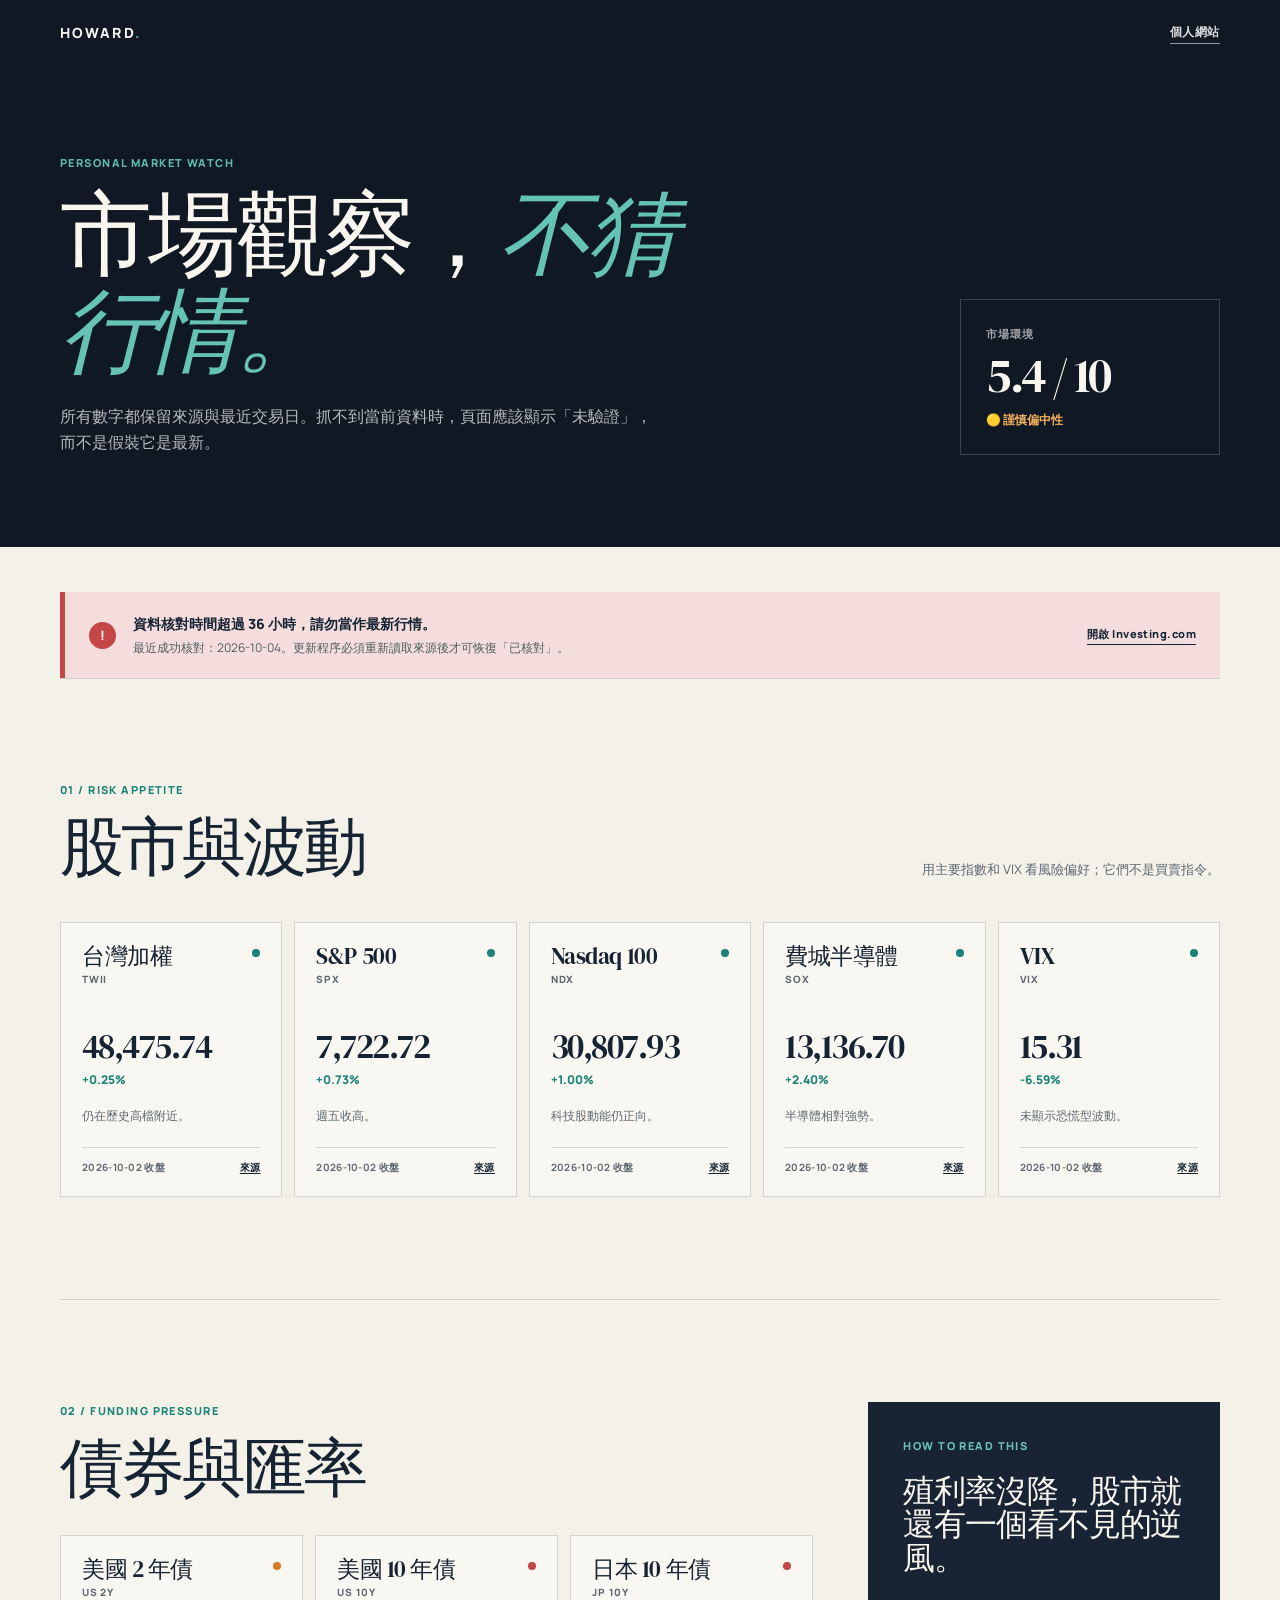
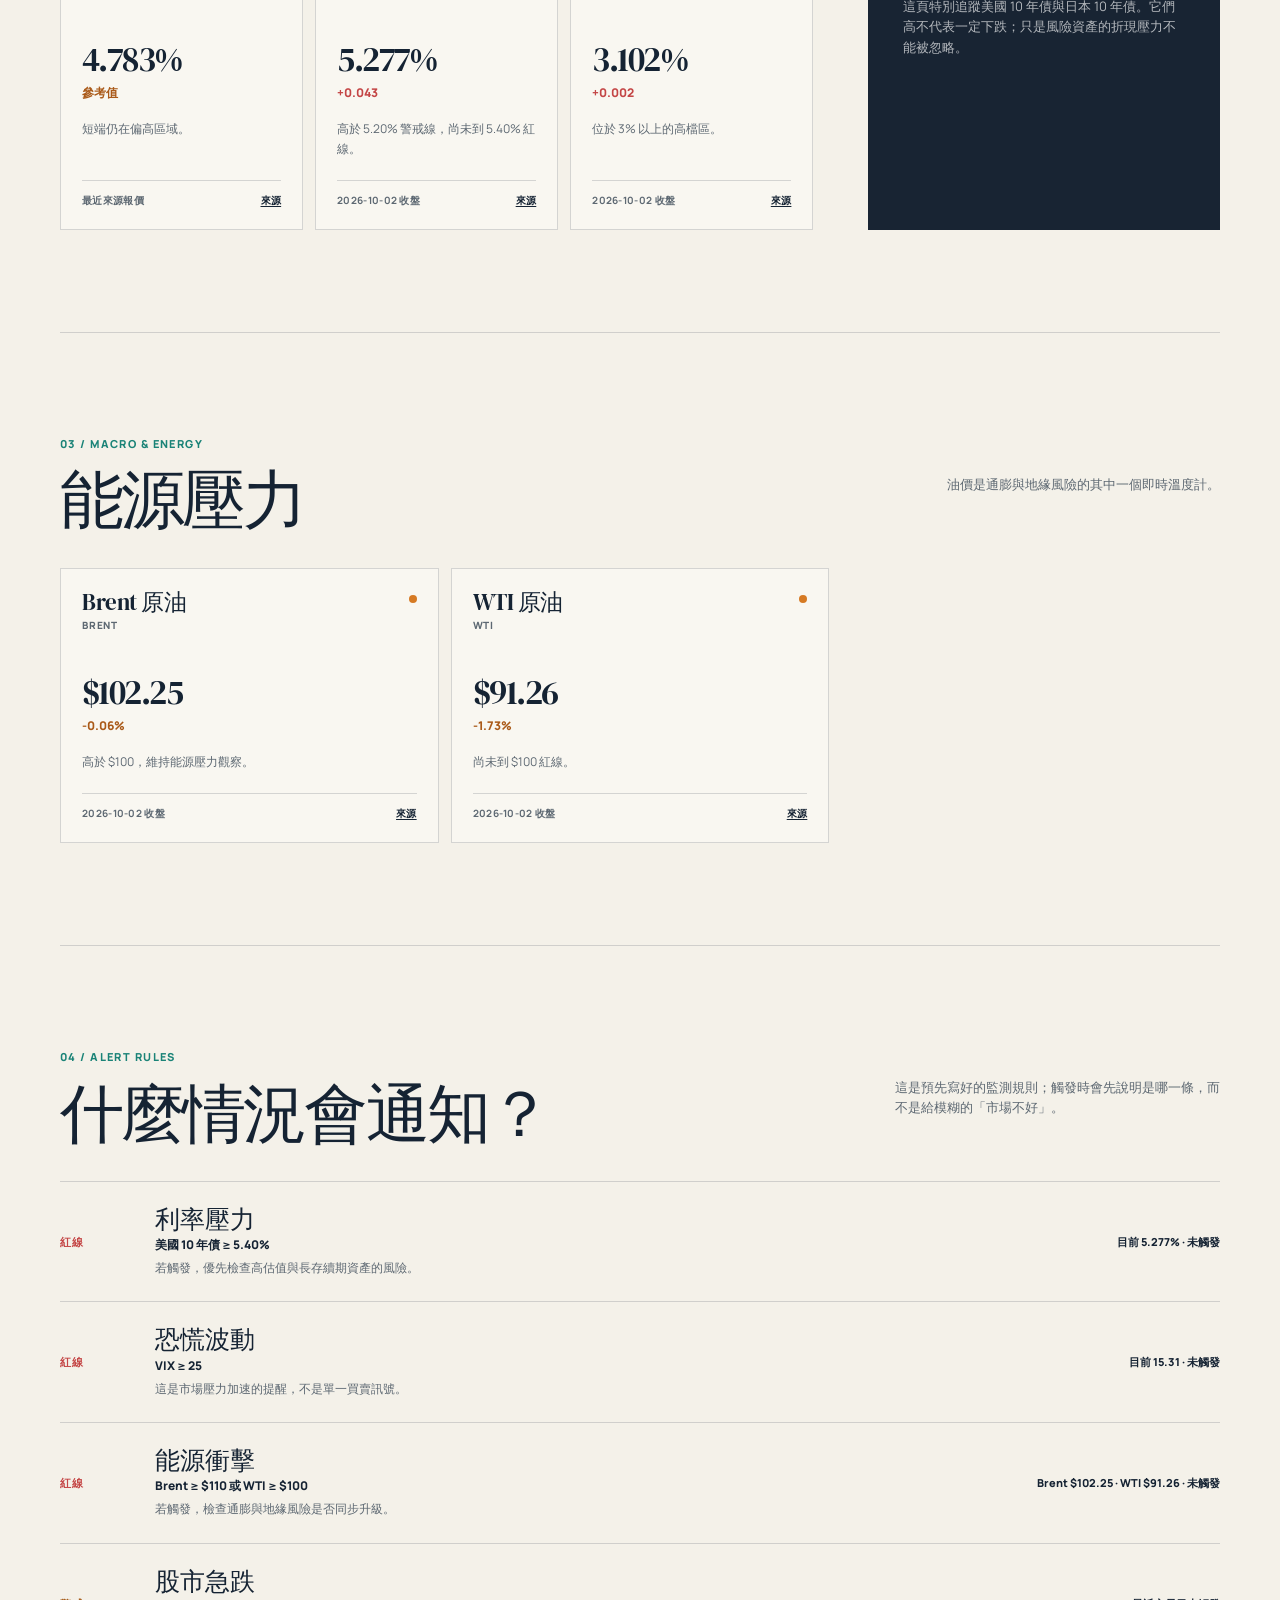
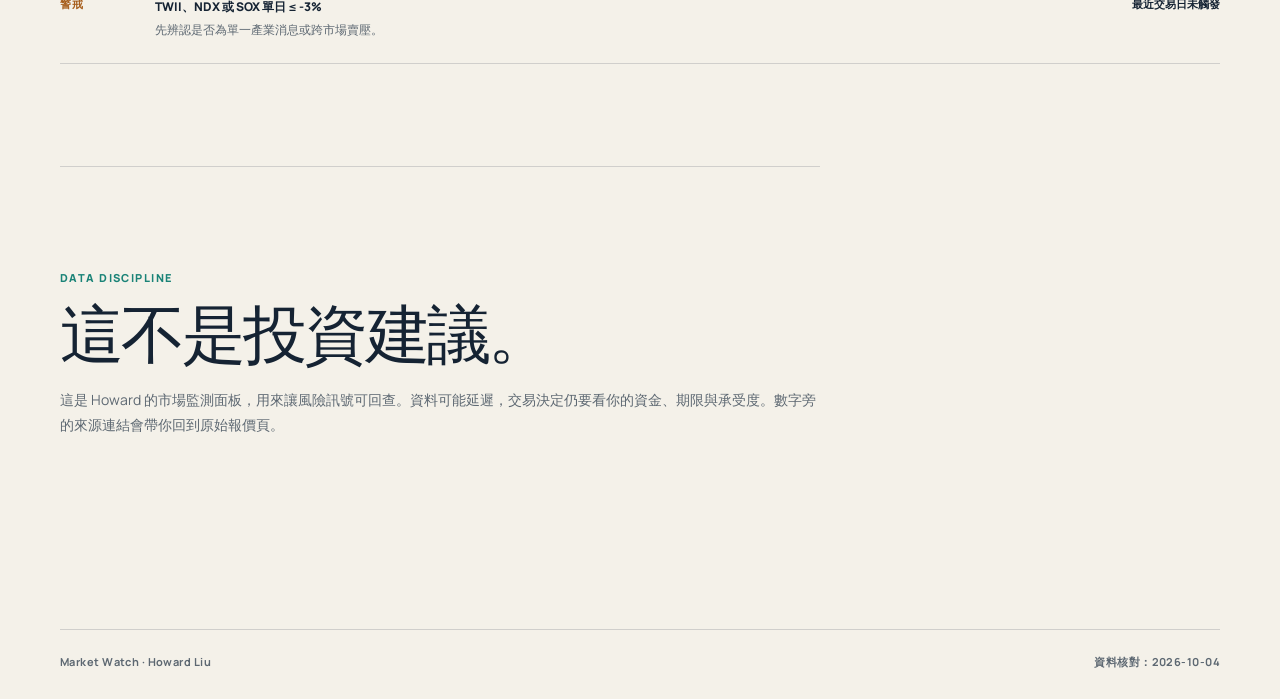
==== market.html @ d8bce54c "Add verified market watch dashboard" ====
<!doctype html>
<html lang="zh-Hant">
  <head>
    <meta charset="UTF-8" />
    <meta name="viewport" content="width=device-width, initial-scale=1.0" />
    <meta name="description" content="Howard Liu's market watch — a date-stamped market dashboard with source links and clear risk rules." />
    <meta name="theme-color" content="#101824" />
    <title>Market Watch — Howard Liu</title>
    <link rel="preconnect" href="https://fonts.googleapis.com" />
    <link rel="preconnect" href="https://fonts.gstatic.com" crossorigin />
    <link href="https://fonts.googleapis.com/css2?family=DM+Serif+Display:ital@0;1&family=Manrope:wght@400;500;600;700;800&display=swap" rel="stylesheet" />
    <link rel="stylesheet" href="market.css" />
  </head>
  <body>
    <a class="skip-link" href="#dashboard">跳至市場儀表板</a>
    <header class="market-header">
      <nav class="market-shell market-nav" aria-label="市場頁面導覽">
        <a class="market-wordmark" href="index.html" aria-label="回到 Howard 的個人網站">HOWARD<span>.</span></a>
        <a class="back-link" href="index.html">個人網站</a>
      </nav>
    </header>

    <main id="dashboard" class="market-shell">
      <section class="market-hero" aria-labelledby="market-title">
        <div>
          <p class="kicker">PERSONAL MARKET WATCH</p>
          <h1 id="market-title">市場觀察，<em>不猜行情。</em></h1>
          <p class="hero-copy">所有數字都保留來源與最近交易日。抓不到當前資料時，頁面應該顯示「未驗證」，而不是假裝它是最新。</p>
        </div>
        <aside class="score-card" aria-label="市場環境評分">
          <p>市場環境</p>
          <strong id="market-score">—</strong>
          <span id="market-score-label">載入中</span>
        </aside>
      </section>

      <section class="verification-card" aria-label="資料驗證狀態">
        <div class="verification-icon" aria-hidden="true">✓</div>
        <div>
          <p id="verification-status" class="verification-status">正在讀取資料狀態</p>
          <p id="verification-detail" class="verification-detail"></p>
        </div>
        <a class="source-button" href="https://www.investing.com/" target="_blank" rel="noopener noreferrer">開啟 Investing.com</a>
      </section>

      <section class="market-section" aria-labelledby="equity-title">
        <div class="section-heading">
          <div><p class="kicker">01 / RISK APPETITE</p><h2 id="equity-title">股市與波動</h2></div>
          <p>用主要指數和 VIX 看風險偏好；它們不是買賣指令。</p>
        </div>
        <div id="equity-cards" class="quote-grid quote-grid-four" aria-live="polite"></div>
      </section>

      <section class="market-section split-section" aria-labelledby="rates-title">
        <div>
          <div class="section-heading compact-heading">
            <div><p class="kicker">02 / FUNDING PRESSURE</p><h2 id="rates-title">債券與匯率</h2></div>
          </div>
          <div id="rates-cards" class="quote-grid"></div>
        </div>
        <aside class="reading-note">
          <p class="kicker">HOW TO READ THIS</p>
          <h3>殖利率沒降，股市就還有一個看不見的逆風。</h3>
          <p>這頁特別追蹤美國 10 年債與日本 10 年債。它們高不代表一定下跌；只是風險資產的折現壓力不能被忽略。</p>
        </aside>
      </section>

      <section class="market-section" aria-labelledby="energy-title">
        <div class="section-heading compact-heading">
          <div><p class="kicker">03 / MACRO &amp; ENERGY</p><h2 id="energy-title">能源壓力</h2></div>
          <p>油價是通膨與地緣風險的其中一個即時溫度計。</p>
        </div>
        <div id="energy-cards" class="quote-grid"></div>
      </section>

      <section class="market-section signal-section" aria-labelledby="signals-title">
        <div class="section-heading compact-heading">
          <div><p class="kicker">04 / ALERT RULES</p><h2 id="signals-title">什麼情況會通知？</h2></div>
          <p>這是預先寫好的監測規則；觸發時會先說明是哪一條，而不是給模糊的「市場不好」。</p>
        </div>
        <div id="signals" class="signal-list"></div>
      </section>

      <section class="market-section source-section" aria-labelledby="source-title">
        <p class="kicker">DATA DISCIPLINE</p>
        <h2 id="source-title">這不是投資建議。</h2>
        <p>這是 Howard 的市場監測面板，用來讓風險訊號可回查。資料可能延遲，交易決定仍要看你的資金、期限與承受度。數字旁的來源連結會帶你回到原始報價頁。</p>
      </section>
    </main>
    <footer class="market-footer market-shell"><span>Market Watch · Howard Liu</span><span id="footer-date">資料日期：—</span></footer>
    <script src="market-data.js"></script>
    <script src="market.js"></script>
  </body>
</html>
---- market.css ----
:root {
  --night: #101824;
  --night-lift: #182433;
  --paper: #f4f1e9;
  --paper-shade: #e5e1d8;
  --ink: #152333;
  --muted: #5d6872;
  --line: rgba(21, 35, 51, .16);
  --teal: #1a8377;
  --amber: #d67a23;
  --red: #c44646;
  --serif: "DM Serif Display", Georgia, serif;
  --sans: "Manrope", system-ui, sans-serif;
}

* { box-sizing: border-box; }
html { background: var(--paper); }
body { margin: 0; background: var(--paper); color: var(--ink); font-family: var(--sans); font-size: 16px; line-height: 1.6; }
a { color: inherit; }
.market-shell { width: min(100% - 80px, 1160px); margin-inline: auto; }
.skip-link { position: fixed; top: -100px; left: 24px; z-index: 5; padding: 10px 16px; background: #fff; color: var(--ink); }
.skip-link:focus { top: 20px; }
.market-header { background: var(--night); color: #f7f5ef; padding: 22px 0; }
.market-nav { align-items: center; display: flex; justify-content: space-between; }
.market-wordmark { color: #f7f5ef; font-size: 14px; font-weight: 800; letter-spacing: .15em; text-decoration: none; }
.market-wordmark span { color: #55b7a8; }
.back-link { border-bottom: 1px solid rgba(255,255,255,.55); color: rgba(255,255,255,.84); font-size: 12px; font-weight: 700; letter-spacing: .05em; padding-bottom: 2px; text-decoration: none; }
.market-hero { background: var(--night); color: #f8f6ef; display: grid; gap: 60px; grid-template-columns: 1fr 260px; margin-inline: calc((100vw - min(100vw - 80px, 1160px))/ -2); padding: 88px max(40px, calc((100vw - 1160px)/2)) 92px; }
.kicker { color: var(--teal); font-size: 11px; font-weight: 800; letter-spacing: .13em; margin: 0 0 14px; }
.market-hero .kicker { color: #60bdae; }
h1, h2, h3, p { margin-top: 0; }
h1, h2, h3 { font-weight: 400; line-height: 1.05; }
h1, h2 { font-family: var(--serif); letter-spacing: -.045em; }
h1 { font-size: clamp(52px, 7.3vw, 92px); margin-bottom: 25px; max-width: 700px; }
h1 em { color: #64c3b4; }
.hero-copy { color: rgba(255,255,255,.7); font-size: 16px; margin: 0; max-width: 600px; }
.score-card { align-self: end; border: 1px solid rgba(255,255,255,.18); padding: 25px; }
.score-card p { color: rgba(255,255,255,.62); font-size: 11px; font-weight: 800; letter-spacing: .09em; margin-bottom: 9px; }
.score-card strong { display: block; font-family: var(--serif); font-size: 48px; font-weight: 400; letter-spacing: -.05em; line-height: 1; }
.score-card span { color: #f2b05f; display: block; font-size: 12px; font-weight: 700; margin-top: 11px; }
.verification-card { align-items: center; background: #dcece7; border-left: 5px solid var(--teal); display: grid; gap: 17px; grid-template-columns: auto 1fr auto; margin-top: 45px; padding: 21px 24px; }
.verification-icon { align-items: center; background: var(--teal); border-radius: 50%; color: #fff; display: flex; font-size: 13px; font-weight: 800; height: 27px; justify-content: center; width: 27px; }
.verification-card.is-failed { background: #f5dddd; border-left-color: var(--red); }
.verification-card.is-failed .verification-icon { background: var(--red); }
.verification-status { font-size: 14px; font-weight: 800; margin: 0 0 2px; }
.verification-detail { color: #4e5d60; font-size: 12px; margin: 0; }
.source-button { border-bottom: 1px solid var(--ink); font-size: 11px; font-weight: 800; letter-spacing: .04em; padding-bottom: 2px; text-decoration: none; white-space: nowrap; }
.market-section { border-top: 1px solid var(--line); padding: 102px 0; }
.section-heading { align-items: end; display: flex; gap: 50px; justify-content: space-between; margin-bottom: 42px; }
.section-heading h2 { font-size: clamp(42px, 5vw, 68px); margin: 0; }
.section-heading > p { color: var(--muted); font-size: 13px; margin: 0; max-width: 325px; }
.compact-heading { align-items: center; margin-bottom: 34px; }
.quote-grid { display: grid; gap: 12px; grid-template-columns: repeat(3, 1fr); }
.quote-grid-four { grid-template-columns: repeat(5, 1fr); }
.quote-card { background: #f9f7f1; border: 1px solid var(--line); display: flex; flex-direction: column; min-height: 265px; padding: 21px; }
.quote-top { align-items: flex-start; display: flex; justify-content: space-between; gap: 12px; }
.quote-card h3 { font-family: var(--serif); font-size: 23px; letter-spacing: -.02em; margin: 0 0 3px; }
.quote-card h3 + span { color: var(--muted); display: block; font-size: 10px; font-weight: 800; letter-spacing: .08em; }
.status-dot { background: var(--teal); border-radius: 50%; height: 8px; margin-top: 5px; width: 8px; }
.tone-amber .status-dot { background: var(--amber); }
.tone-red .status-dot { background: var(--red); }
.quote-value { font-family: var(--serif); font-size: 34px; letter-spacing: -.045em; line-height: 1; margin: 42px 0 7px; }
.quote-change { color: var(--teal); font-size: 12px; font-weight: 800; margin-bottom: 17px; }
.tone-amber .quote-change { color: #aa5a19; }
.tone-red .quote-change { color: var(--red); }
.quote-note { color: var(--muted); font-size: 12px; line-height: 1.6; margin-bottom: 22px; }
.quote-footer { align-items: center; border-top: 1px solid var(--line); color: var(--muted); display: flex; font-size: 10px; font-weight: 700; justify-content: space-between; letter-spacing: .03em; margin-top: auto; padding-top: 11px; }
.quote-footer a { color: var(--ink); text-decoration: underline; text-underline-offset: 2px; }
.split-section { display: grid; gap: 55px; grid-template-columns: minmax(0, 1.5fr) minmax(260px, .7fr); }
.reading-note { align-self: stretch; background: var(--night-lift); color: #f8f6ef; padding: 35px; }
.reading-note .kicker { color: #68c4b5; }
.reading-note h3 { font-family: var(--serif); font-size: 32px; letter-spacing: -.035em; margin: 20px 0; }
.reading-note p:last-child { color: rgba(255,255,255,.67); font-size: 13px; margin: 0; }
.signal-section { padding-bottom: 0; }
.signal-list { border-top: 1px solid var(--line); }
.signal-item { align-items: center; border-bottom: 1px solid var(--line); display: grid; gap: 25px; grid-template-columns: 70px 1fr 220px; padding: 24px 0; }
.signal-level { color: var(--red); font-size: 11px; font-weight: 800; letter-spacing: .08em; }
.tone-amber .signal-level { color: #a75f1e; }
.signal-item h3 { font-family: var(--serif); font-size: 25px; margin: 0 0 3px; }
.signal-item p { color: var(--muted); font-size: 12px; margin: 0; }
.signal-item .signal-rule { color: var(--ink); font-size: 12px; font-weight: 800; margin-bottom: 4px; }
.signal-current { color: var(--ink) !important; font-size: 11px !important; font-weight: 800; text-align: right; }
.source-section { margin-top: 102px; max-width: 760px; }
.source-section h2 { font-size: clamp(43px, 5vw, 65px); margin-bottom: 19px; }
.source-section > p:last-child { color: var(--muted); font-size: 14px; line-height: 1.8; margin: 0; }
.market-footer { border-top: 1px solid var(--line); color: var(--muted); display: flex; font-size: 11px; font-weight: 700; justify-content: space-between; letter-spacing: .04em; margin-top: 90px; padding: 23px 0 28px; }

@media (max-width: 850px) {
  .market-shell { width: min(100% - 48px, 680px); }
  .market-hero { gap: 45px; grid-template-columns: 1fr; margin-inline: calc((100vw - min(100vw - 48px, 680px))/ -2); padding: 66px max(24px, calc((100vw - 680px)/2)) 70px; }
  .score-card { max-width: 260px; }
  .quote-grid, .quote-grid-four { grid-template-columns: repeat(2, 1fr); }
  .split-section { grid-template-columns: 1fr; }
  .reading-note { min-height: 240px; }
}

@media (max-width: 560px) {
  .market-shell { width: min(100% - 40px, 680px); }
  .market-hero { margin-inline: calc((100vw - min(100vw - 40px, 680px))/ -2); padding-inline: 20px; }
  h1 { font-size: 55px; }
  .verification-card { align-items: start; grid-template-columns: auto 1fr; }
  .source-button { grid-column: 2; justify-self: start; margin-top: 3px; }
  .market-section { padding: 72px 0; }
  .section-heading { align-items: start; display: block; margin-bottom: 30px; }
  .section-heading > p { margin-top: 16px; }
  .quote-grid, .quote-grid-four { grid-template-columns: 1fr; }
  .quote-card { min-height: 230px; }
  .signal-item { align-items: start; gap: 8px; grid-template-columns: 1fr; }
  .signal-current { text-align: left; }
  .source-section { margin-top: 72px; }
  .market-footer { flex-direction: column; gap: 5px; margin-top: 55px; }
}

@media (prefers-reduced-motion: reduce) { * { scroll-behavior: auto !important; } }
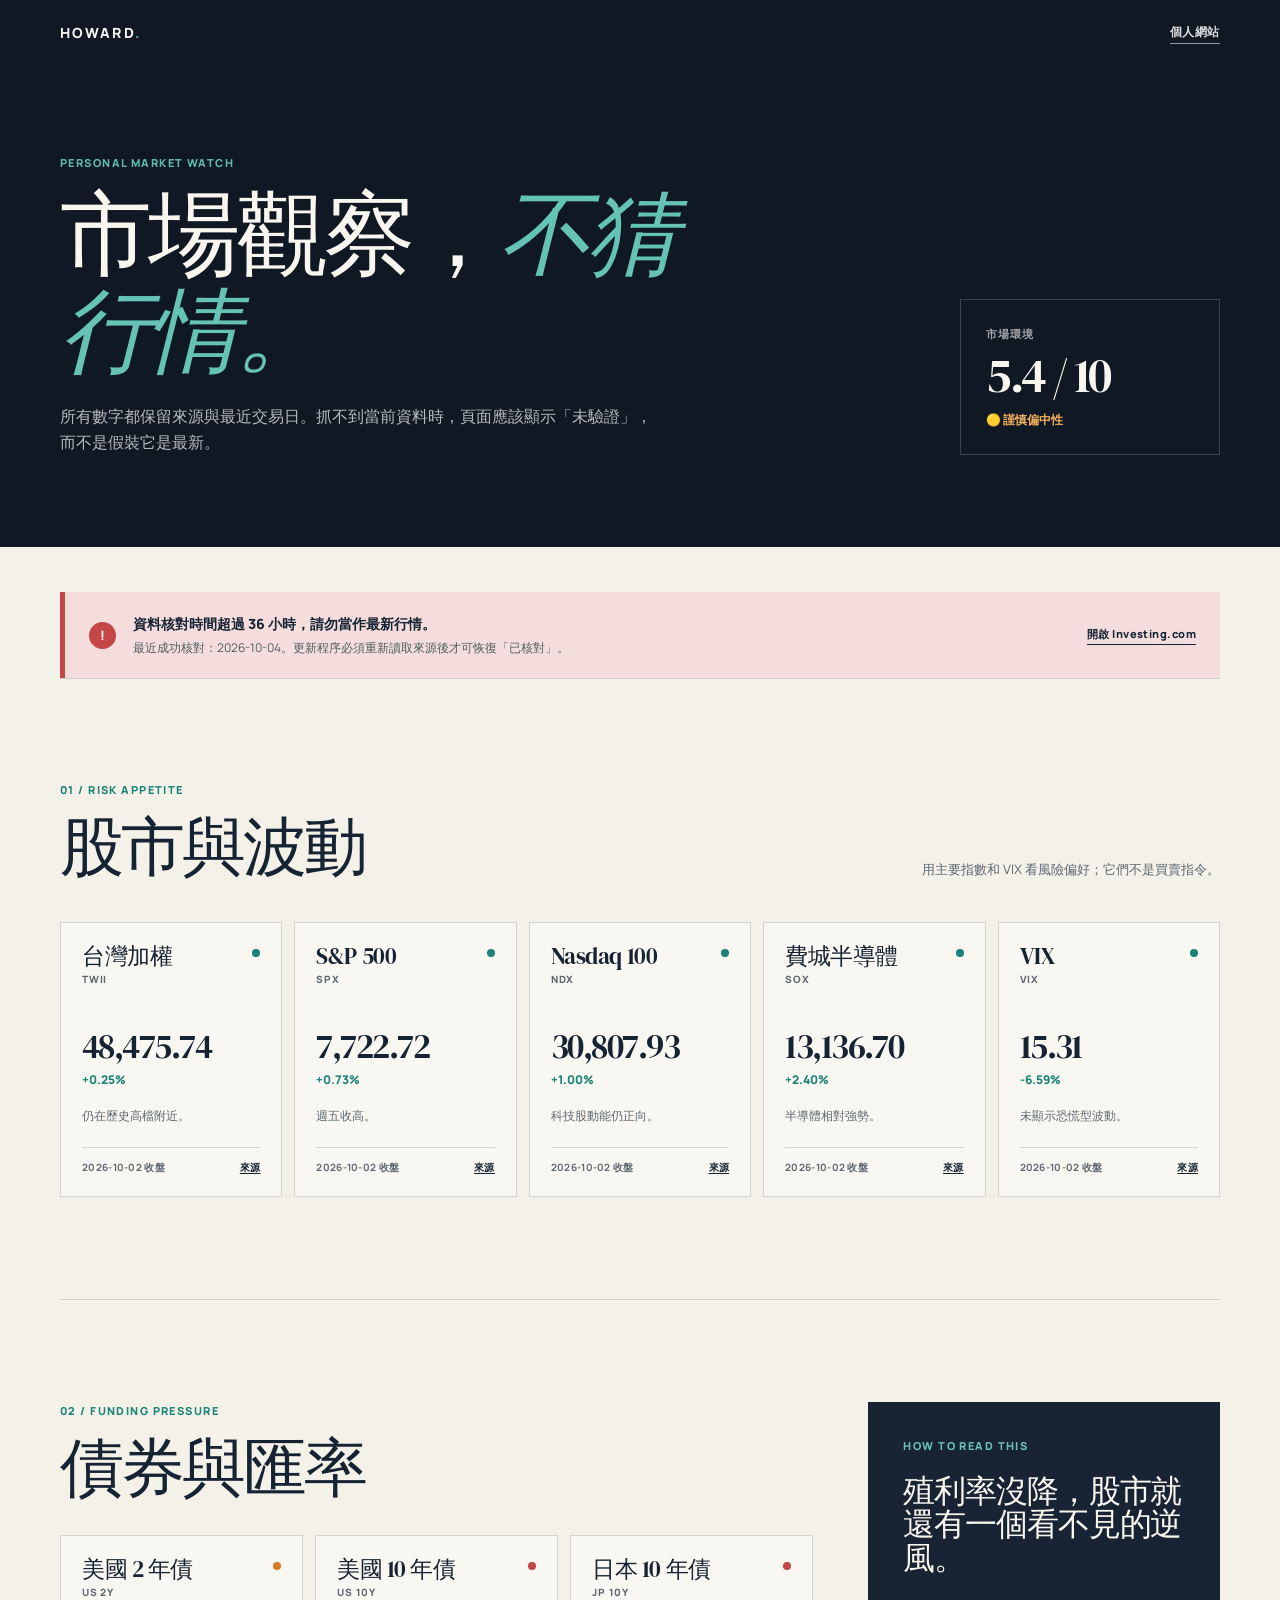
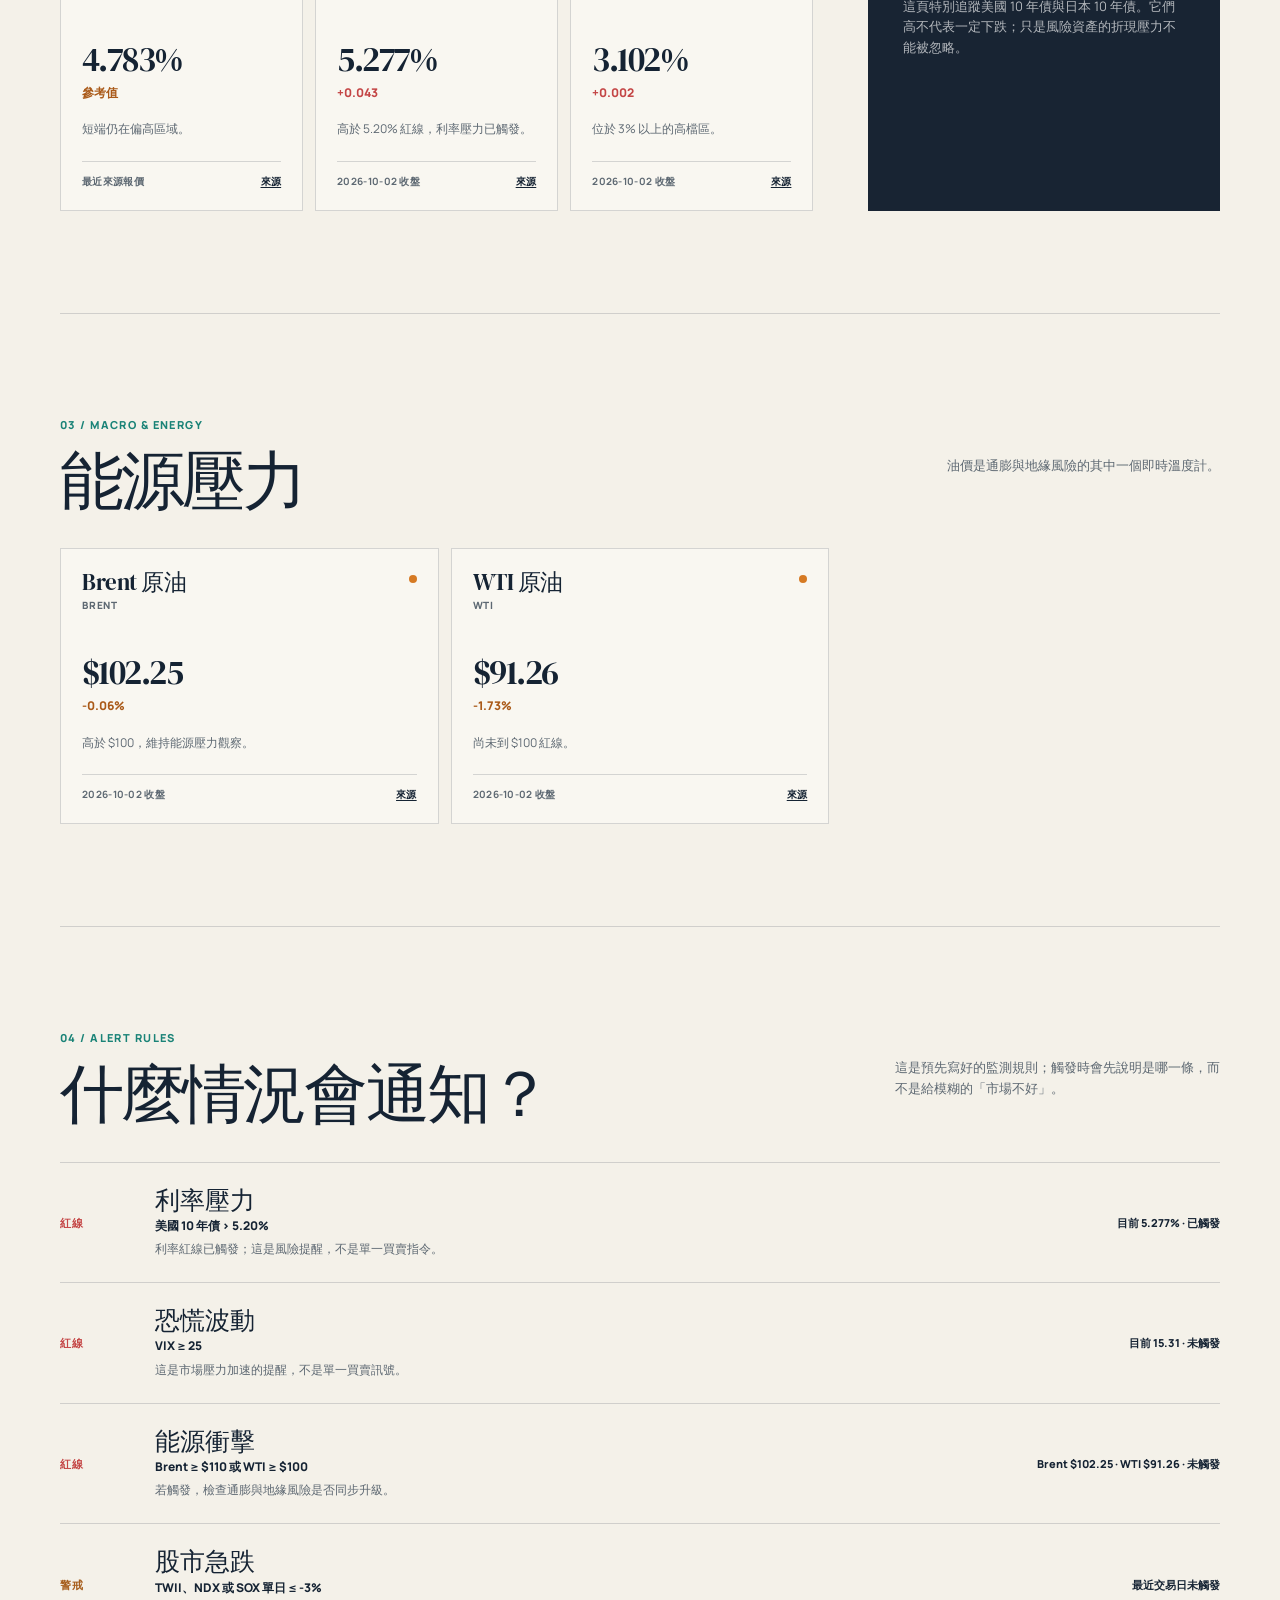
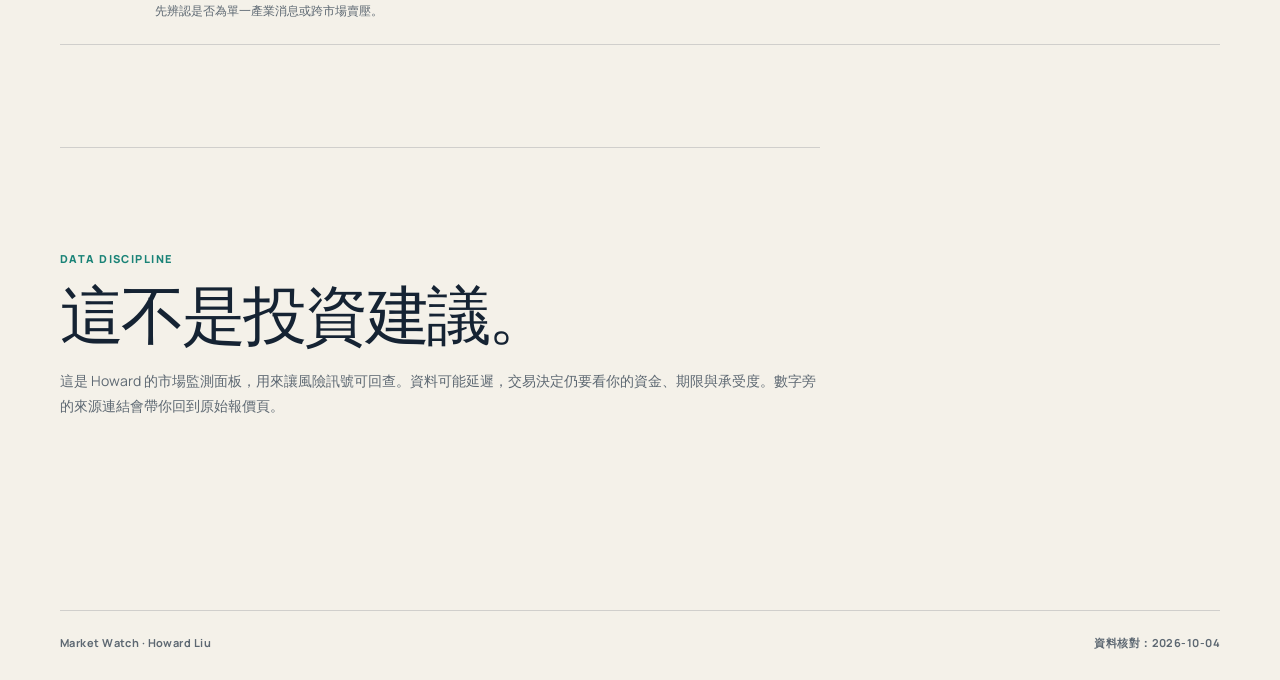
==== commit 32d61df0: "Prevent cached market data from appearing current" ====
--- a/market.html
+++ b/market.html
@@ -88,7 +88,6 @@
       </section>
     </main>
     <footer class="market-footer market-shell"><span>Market Watch · Howard Liu</span><span id="footer-date">資料日期：—</span></footer>
-    <script src="market-data.js"></script>
     <script src="market.js"></script>
   </body>
 </html>
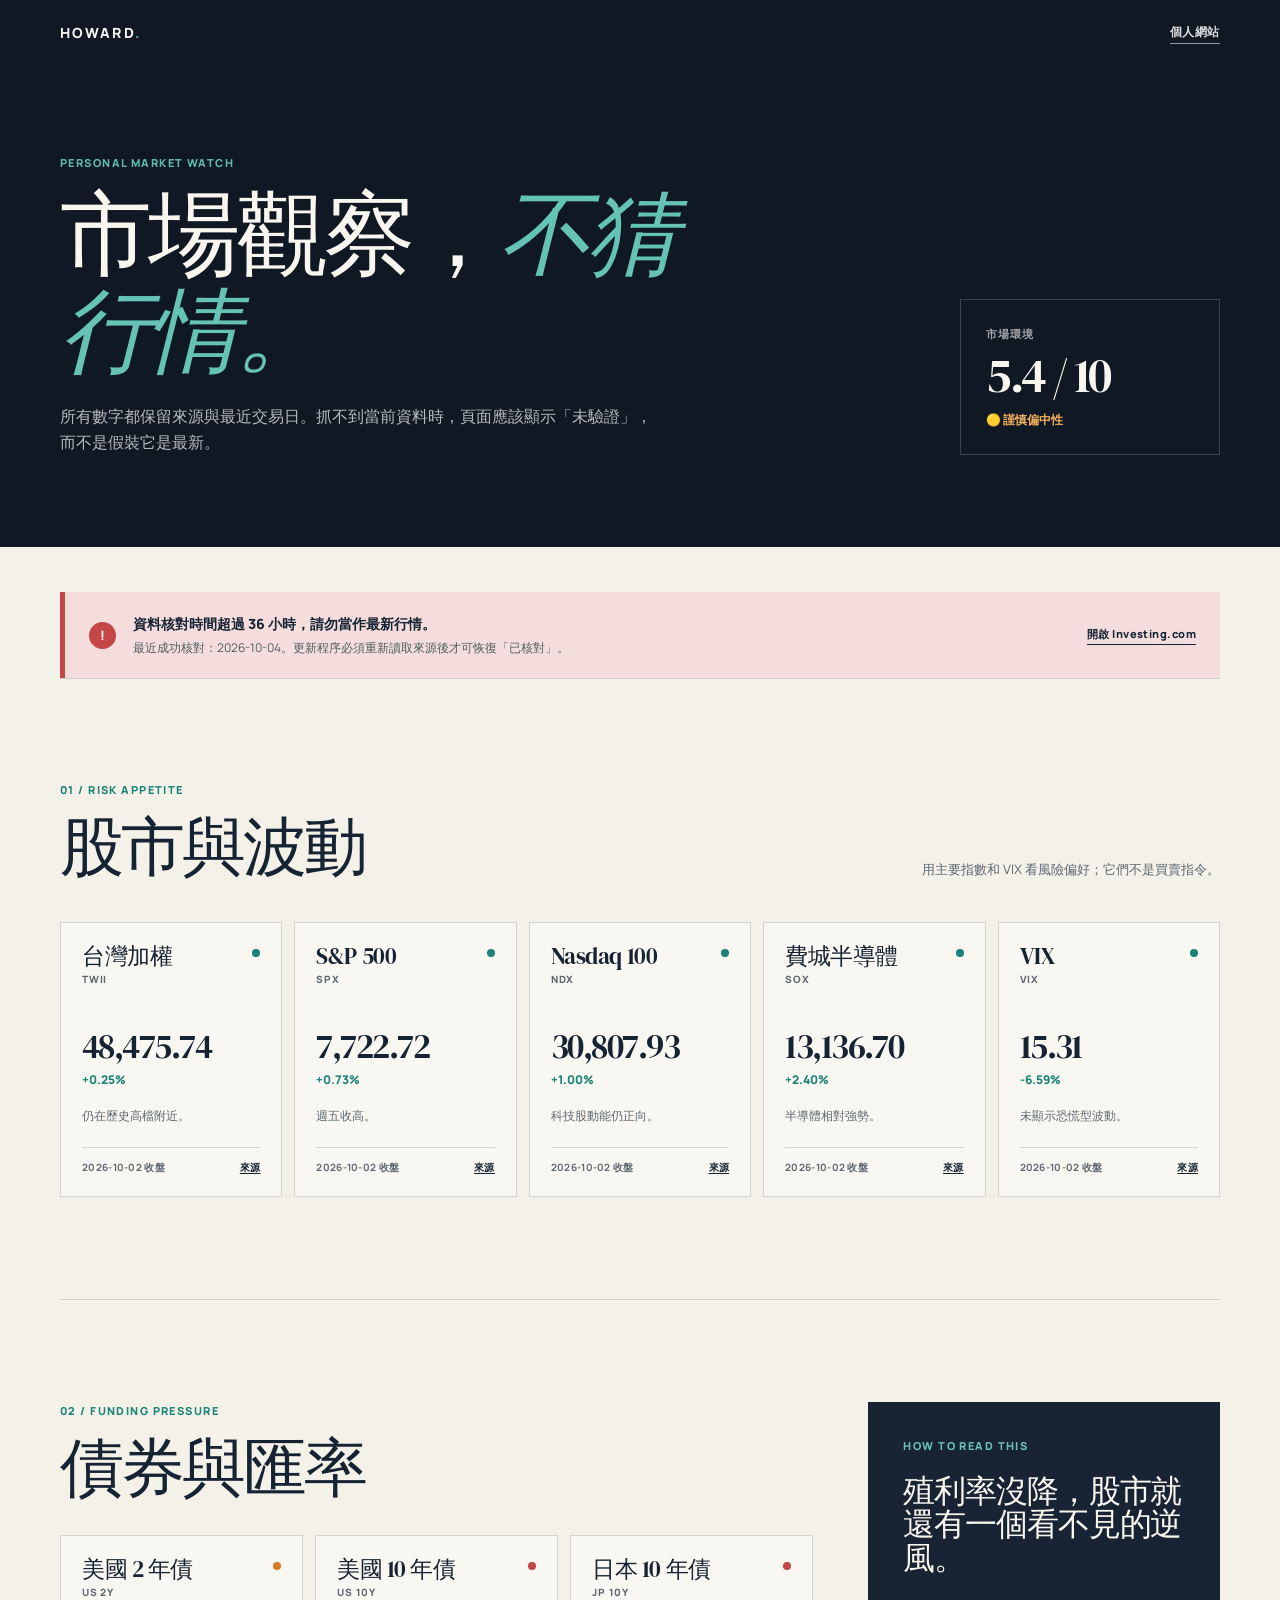
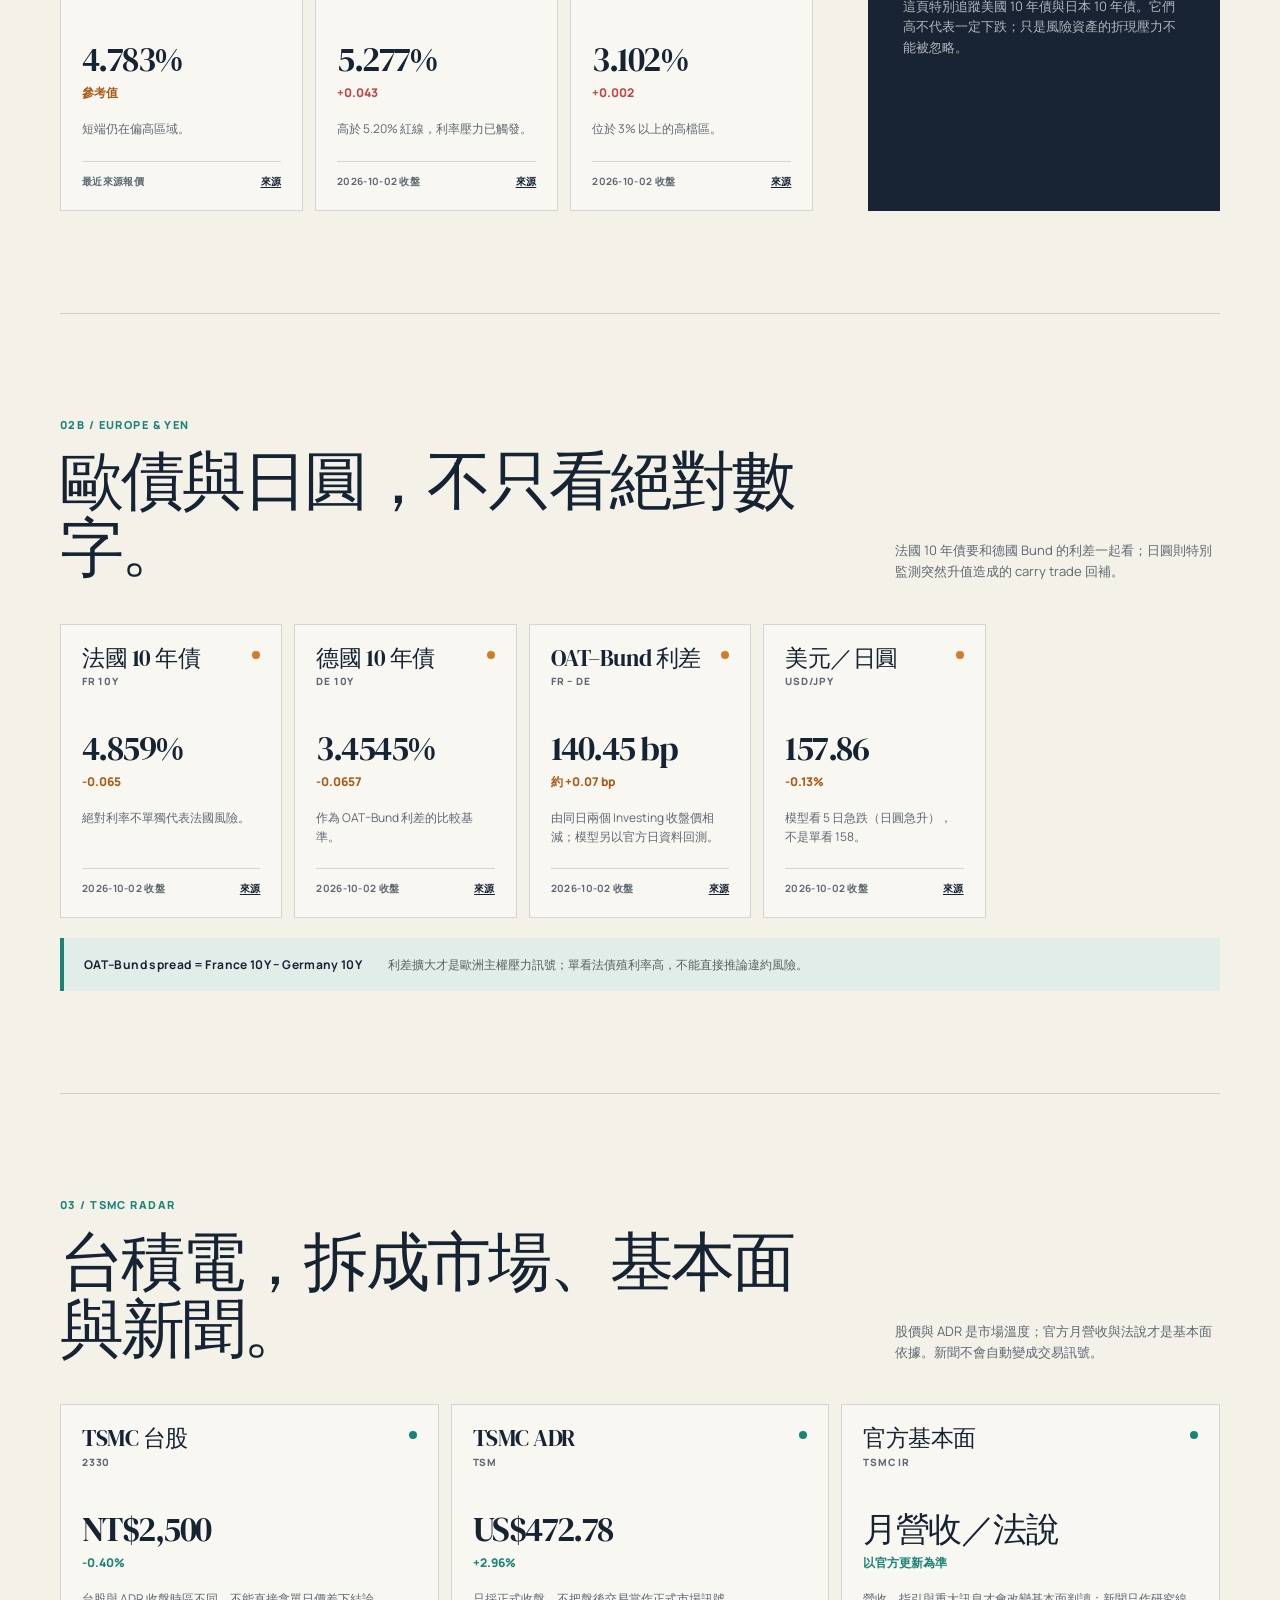
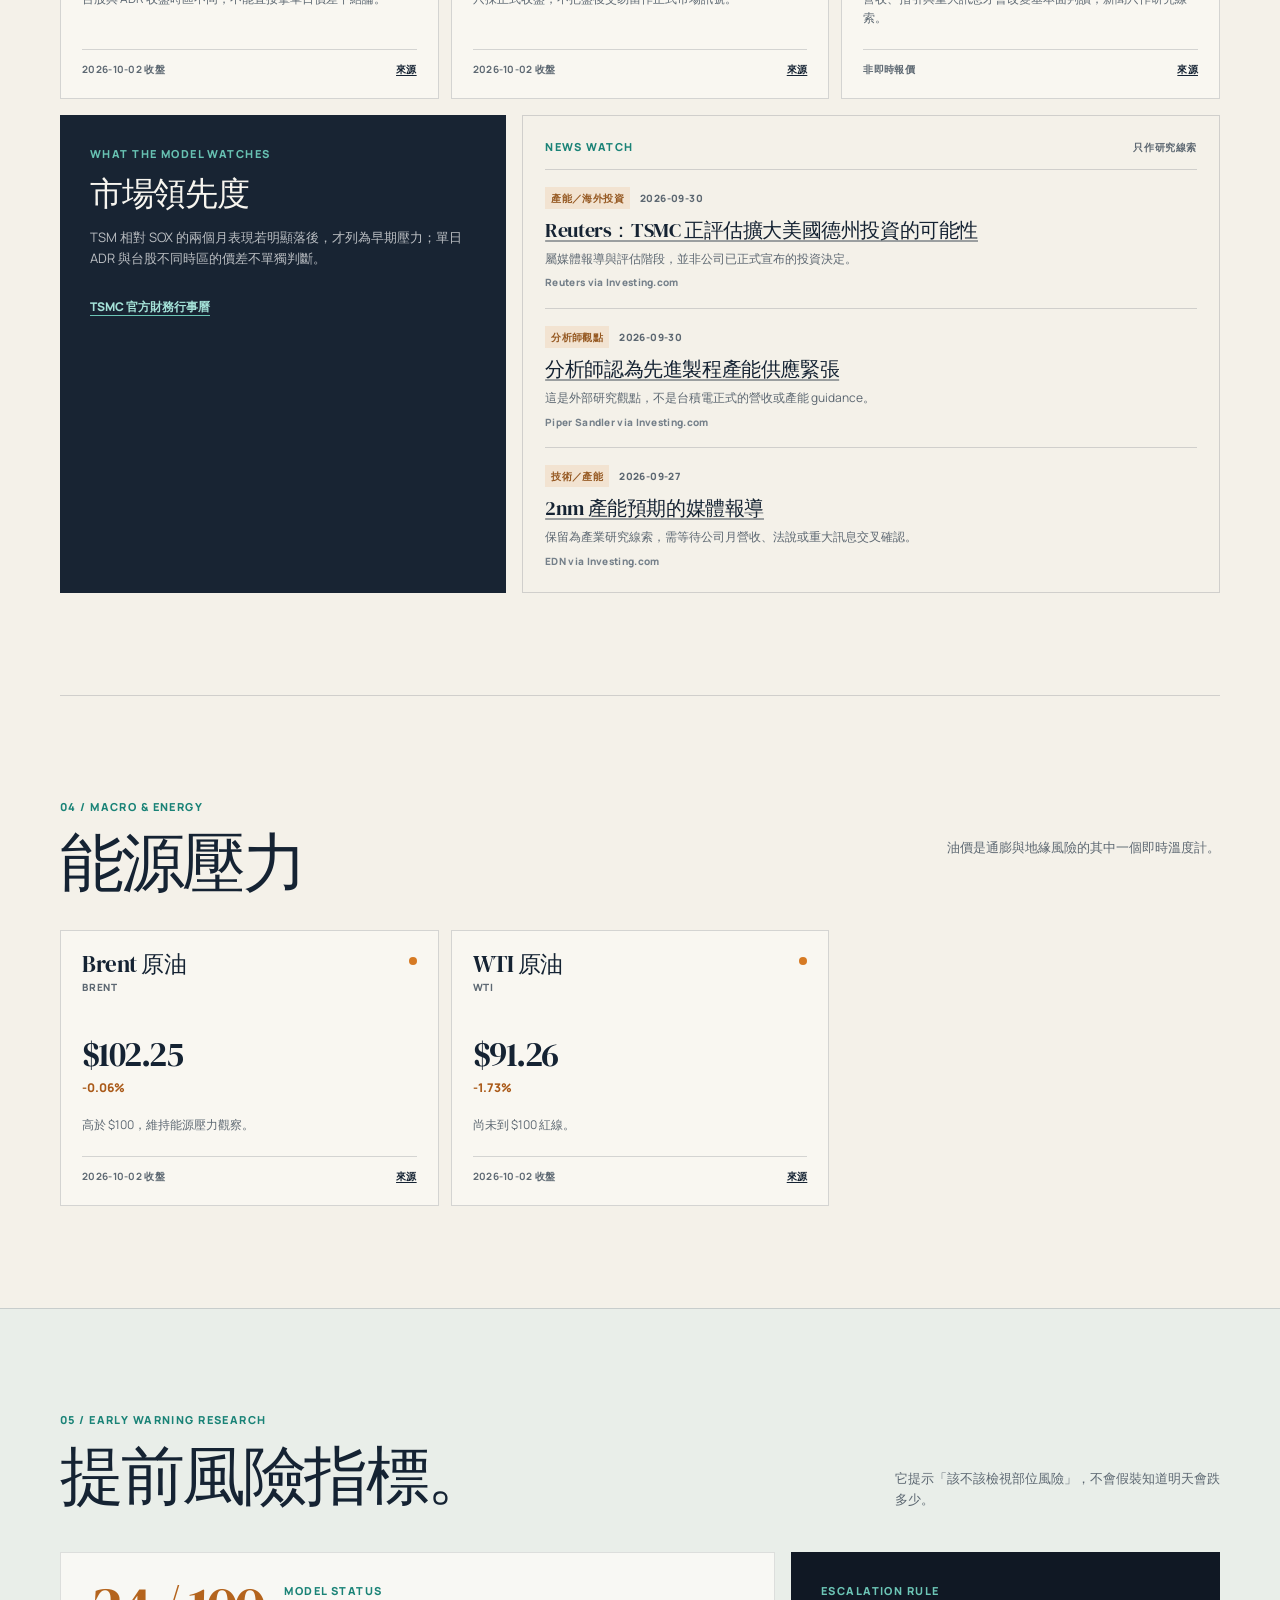
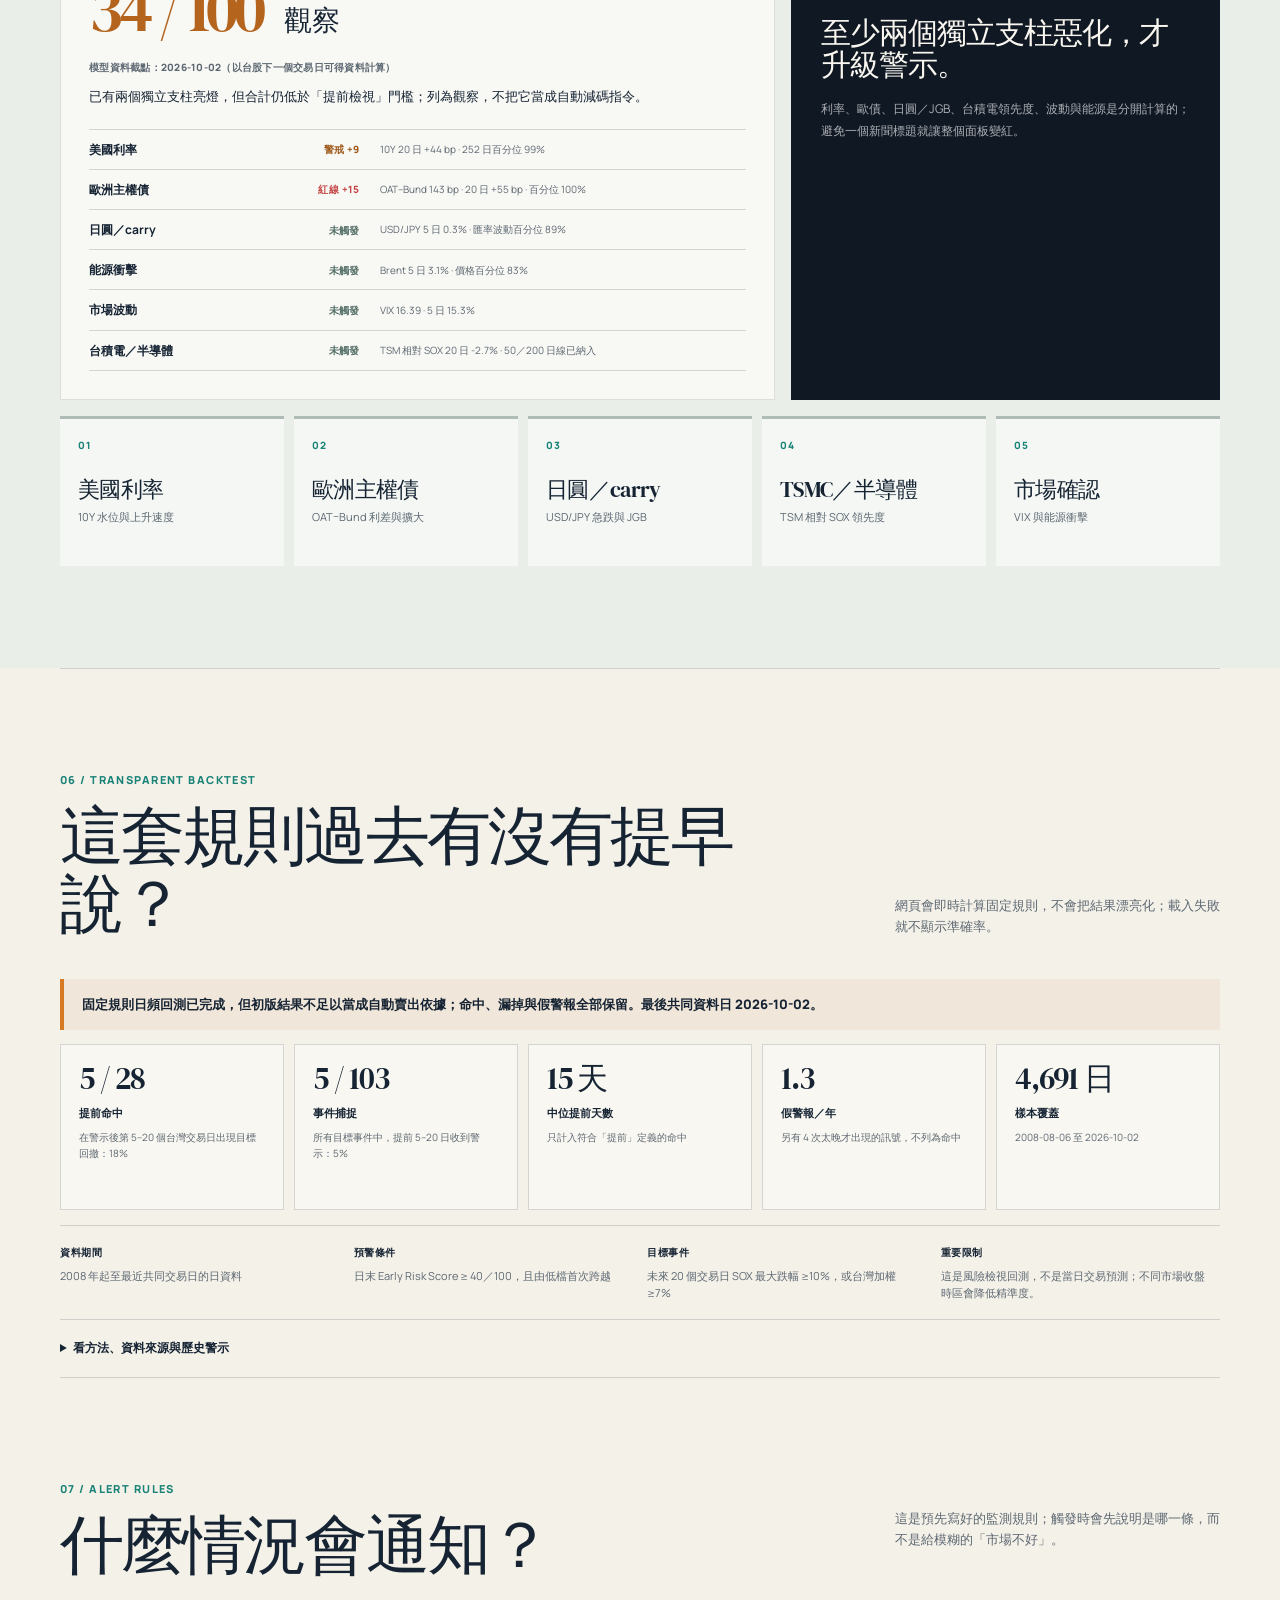
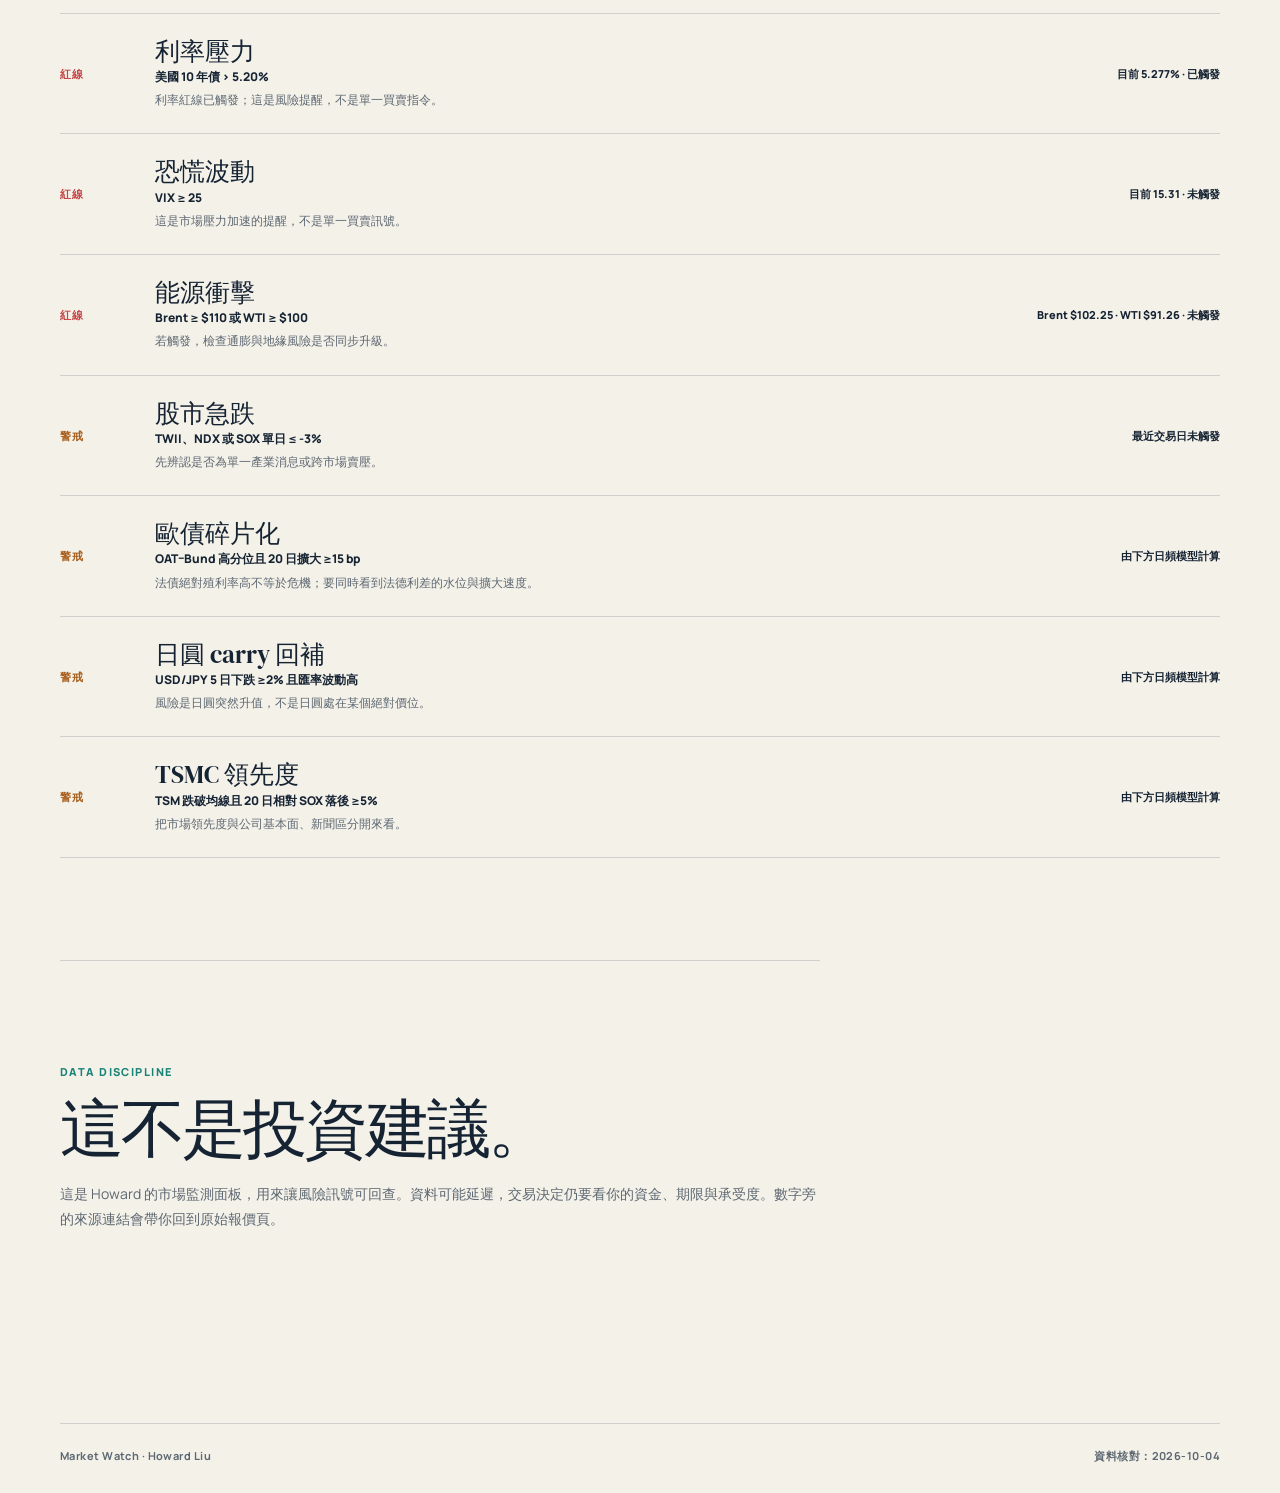
==== commit 69132d50: "Add early risk market indicators and backtest" ====
--- a/market.html
+++ b/market.html
@@ -65,17 +65,91 @@
         </aside>
       </section>
 
+      <section class="market-section euro-section" aria-labelledby="euro-title">
+        <div class="section-heading">
+          <div><p class="kicker">02B / EUROPE &amp; YEN</p><h2 id="euro-title">歐債與日圓，不只看絕對數字。</h2></div>
+          <p>法國 10 年債要和德國 Bund 的利差一起看；日圓則特別監測突然升值造成的 carry trade 回補。</p>
+        </div>
+        <div id="euro-cards" class="quote-grid quote-grid-four" aria-live="polite"></div>
+        <aside class="method-strip">
+          <strong>OAT–Bund spread = France 10Y − Germany 10Y</strong>
+          <span>利差擴大才是歐洲主權壓力訊號；單看法債殖利率高，不能直接推論違約風險。</span>
+        </aside>
+      </section>
+
+      <section class="market-section tsmc-section" aria-labelledby="tsmc-title">
+        <div class="section-heading">
+          <div><p class="kicker">03 / TSMC RADAR</p><h2 id="tsmc-title">台積電，拆成市場、基本面與新聞。</h2></div>
+          <p>股價與 ADR 是市場溫度；官方月營收與法說才是基本面依據。新聞不會自動變成交易訊號。</p>
+        </div>
+        <div id="tsmc-cards" class="quote-grid"></div>
+        <div class="tsmc-grid">
+          <article class="tsmc-rule-card">
+            <p class="kicker">WHAT THE MODEL WATCHES</p>
+            <h3>市場領先度</h3>
+            <p>TSM 相對 SOX 的兩個月表現若明顯落後，才列為早期壓力；單日 ADR 與台股不同時區的價差不單獨判斷。</p>
+            <a href="https://investor.tsmc.com/english/financial-calendar" target="_blank" rel="noopener noreferrer">TSMC 官方財務行事曆</a>
+          </article>
+          <div class="news-stack">
+            <div class="news-stack-head"><p class="kicker">NEWS WATCH</p><span>只作研究線索</span></div>
+            <div id="tsmc-news" aria-live="polite"></div>
+          </div>
+        </div>
+      </section>
+
       <section class="market-section" aria-labelledby="energy-title">
         <div class="section-heading compact-heading">
-          <div><p class="kicker">03 / MACRO &amp; ENERGY</p><h2 id="energy-title">能源壓力</h2></div>
+          <div><p class="kicker">04 / MACRO &amp; ENERGY</p><h2 id="energy-title">能源壓力</h2></div>
           <p>油價是通膨與地緣風險的其中一個即時溫度計。</p>
         </div>
         <div id="energy-cards" class="quote-grid"></div>
       </section>
 
+      <section class="market-section early-risk-section" aria-labelledby="early-risk-title">
+        <div class="section-heading">
+          <div><p class="kicker">05 / EARLY WARNING RESEARCH</p><h2 id="early-risk-title">提前風險指標。</h2></div>
+          <p>它提示「該不該檢視部位風險」，不會假裝知道明天會跌多少。</p>
+        </div>
+        <div class="risk-overview">
+          <article id="live-risk" class="live-risk-card" aria-live="polite"></article>
+          <aside class="risk-rules">
+            <p class="kicker">ESCALATION RULE</p>
+            <h3>至少兩個獨立支柱惡化，才升級警示。</h3>
+            <p>利率、歐債、日圓／JGB、台積電領先度、波動與能源是分開計算的；避免一個新聞標題就讓整個面板變紅。</p>
+          </aside>
+        </div>
+        <div class="pillar-grid" aria-label="早期風險指標支柱">
+          <article><span>01</span><h3>美國利率</h3><p>10Y 水位與上升速度</p></article>
+          <article><span>02</span><h3>歐洲主權債</h3><p>OAT–Bund 利差與擴大</p></article>
+          <article><span>03</span><h3>日圓／carry</h3><p>USD/JPY 急跌與 JGB</p></article>
+          <article><span>04</span><h3>TSMC／半導體</h3><p>TSM 相對 SOX 領先度</p></article>
+          <article><span>05</span><h3>市場確認</h3><p>VIX 與能源衝擊</p></article>
+        </div>
+      </section>
+
+      <section class="market-section backtest-section" aria-labelledby="backtest-title">
+        <div class="section-heading">
+          <div><p class="kicker">06 / TRANSPARENT BACKTEST</p><h2 id="backtest-title">這套規則過去有沒有提早說？</h2></div>
+          <p>網頁會即時計算固定規則，不會把結果漂亮化；載入失敗就不顯示準確率。</p>
+        </div>
+        <div id="backtest-status" class="backtest-status" role="status">正在讀取可重現的歷史資料並執行回測…</div>
+        <div id="backtest-metrics" class="backtest-metrics" aria-live="polite"></div>
+        <div class="backtest-method">
+          <div><strong>資料期間</strong><span>2008 年起至最近共同交易日的日資料</span></div>
+          <div><strong>預警條件</strong><span>日末 Early Risk Score ≥ 40／100，且由低檔首次跨越</span></div>
+          <div><strong>目標事件</strong><span>未來 20 個交易日 SOX 最大跌幅 ≥10%，或台灣加權 ≥7%</span></div>
+          <div><strong>重要限制</strong><span>這是風險檢視回測，不是當日交易預測；不同市場收盤時區會降低精準度。</span></div>
+        </div>
+        <details class="backtest-details">
+          <summary>看方法、資料來源與歷史警示</summary>
+          <div id="backtest-events" class="backtest-events"></div>
+          <p>回測使用 Yahoo Finance 的公開日資料，以及 Sveriges Riksbank（Refinitiv）提供的法、德 10 年債日資料。即時卡片仍以 Investing.com 為來源。回測採固定規則，不根據結果調整門檻。</p>
+        </details>
+      </section>
+
       <section class="market-section signal-section" aria-labelledby="signals-title">
         <div class="section-heading compact-heading">
-          <div><p class="kicker">04 / ALERT RULES</p><h2 id="signals-title">什麼情況會通知？</h2></div>
+          <div><p class="kicker">07 / ALERT RULES</p><h2 id="signals-title">什麼情況會通知？</h2></div>
           <p>這是預先寫好的監測規則；觸發時會先說明是哪一條，而不是給模糊的「市場不好」。</p>
         </div>
         <div id="signals" class="signal-list"></div>
@@ -89,5 +163,6 @@
     </main>
     <footer class="market-footer market-shell"><span>Market Watch · Howard Liu</span><span id="footer-date">資料日期：—</span></footer>
     <script src="market.js"></script>
+    <script src="early-risk.js"></script>
   </body>
 </html>
--- a/market.css
+++ b/market.css
@@ -71,6 +71,81 @@
 .reading-note .kicker { color: #68c4b5; }
 .reading-note h3 { font-family: var(--serif); font-size: 32px; letter-spacing: -.035em; margin: 20px 0; }
 .reading-note p:last-child { color: rgba(255,255,255,.67); font-size: 13px; margin: 0; }
+.method-strip { align-items: baseline; background: #e2ece8; border-left: 4px solid var(--teal); display: flex; gap: 26px; margin-top: 20px; padding: 17px 20px; }
+.method-strip strong { font-size: 12px; letter-spacing: .03em; white-space: nowrap; }
+.method-strip span { color: #52625d; font-size: 12px; }
+.tsmc-grid { display: grid; gap: 16px; grid-template-columns: minmax(250px, .78fr) minmax(0, 1.22fr); margin-top: 16px; }
+.tsmc-rule-card { background: var(--night-lift); color: #f7f5ef; padding: 30px; }
+.tsmc-rule-card .kicker { color: #67c1b2; }
+.tsmc-rule-card h3 { font-family: var(--serif); font-size: 33px; letter-spacing: -.04em; margin-bottom: 16px; }
+.tsmc-rule-card p:not(.kicker) { color: rgba(255,255,255,.7); font-size: 13px; margin-bottom: 24px; }
+.tsmc-rule-card a { border-bottom: 1px solid #6cc5b6; color: #a4e2d8; font-size: 12px; font-weight: 800; text-decoration: none; }
+.news-stack { border: 1px solid var(--line); padding: 22px; }
+.news-stack-head { align-items: baseline; border-bottom: 1px solid var(--line); display: flex; justify-content: space-between; padding-bottom: 13px; }
+.news-stack-head .kicker { margin: 0; }
+.news-stack-head span { color: var(--muted); font-size: 10px; font-weight: 800; letter-spacing: .06em; }
+.news-item { border-bottom: 1px solid var(--line); padding: 17px 0; }
+.news-item:last-child { border: 0; padding-bottom: 0; }
+.news-meta { align-items: center; color: var(--muted); display: flex; font-size: 10px; font-weight: 800; gap: 10px; letter-spacing: .04em; }
+.news-meta span { background: #f2e3d1; color: #955821; padding: 3px 6px; }
+.news-item h3 { font-family: var(--serif); font-size: 20px; letter-spacing: -.02em; line-height: 1.2; margin: 9px 0 7px; }
+.news-item h3 a { text-decoration-color: rgba(21,35,51,.4); text-underline-offset: 3px; }
+.news-item > p { color: var(--muted); font-size: 12px; line-height: 1.65; margin-bottom: 6px; }
+.news-item .news-source { color: #75808a; font-size: 10px; font-weight: 800; letter-spacing: .03em; margin-bottom: 0; }
+.early-risk-section { background: #e9eee9; margin-inline: calc((100vw - min(100vw - 80px, 1160px))/ -2); padding-inline: max(40px, calc((100vw - 1160px)/2)); }
+.risk-overview { display: grid; gap: 16px; grid-template-columns: minmax(0, 1.25fr) minmax(270px, .75fr); }
+.live-risk-card { background: #f8f8f4; border: 1px solid rgba(21,35,51,.12); padding: 28px; }
+.risk-score-head { align-items: center; display: flex; gap: 22px; }
+.risk-score-number { color: var(--teal); font-family: var(--serif); font-size: clamp(47px, 5vw, 70px); font-weight: 400; letter-spacing: -.06em; line-height: .88; white-space: nowrap; }
+.risk-score-number.tone-amber { color: #b4641d; }
+.risk-score-number.tone-red { color: var(--red); }
+.risk-score-head .kicker { margin-bottom: 7px; }
+.risk-score-head h3 { font-family: var(--serif); font-size: 28px; margin: 0; }
+.risk-date { color: var(--muted); font-size: 10px; font-weight: 800; letter-spacing: .025em; margin: 22px 0 10px; }
+.risk-note { font-size: 13px; line-height: 1.75; margin-bottom: 21px; max-width: 760px; }
+.risk-driver-list { border-top: 1px solid var(--line); }
+.risk-driver { align-items: center; border-bottom: 1px solid var(--line); display: grid; gap: 9px 20px; grid-template-columns: minmax(120px, .7fr) minmax(80px, auto) minmax(240px, 1.5fr); padding: 10px 0; }
+.risk-driver strong { font-size: 12px; }
+.risk-driver span { color: #557069; font-size: 10px; font-weight: 800; letter-spacing: .04em; text-align: right; }
+.risk-driver small { color: var(--muted); font-size: 10px; line-height: 1.45; }
+.risk-driver.tone-amber span { color: #9f5b1d; }
+.risk-driver.tone-red span { color: var(--red); }
+.risk-rules { background: var(--night); color: #f8f6ef; padding: 30px; }
+.risk-rules .kicker { color: #6cc5b6; }
+.risk-rules h3 { font-family: var(--serif); font-size: 30px; letter-spacing: -.035em; margin: 18px 0; }
+.risk-rules p:last-child { color: rgba(255,255,255,.66); font-size: 12px; line-height: 1.8; margin: 0; }
+.pillar-grid { display: grid; gap: 10px; grid-template-columns: repeat(5, 1fr); margin-top: 16px; }
+.pillar-grid article { background: rgba(255,255,255,.48); border-top: 3px solid #aebbb6; min-height: 150px; padding: 18px; }
+.pillar-grid span { color: var(--teal); display: block; font-size: 10px; font-weight: 800; letter-spacing: .08em; margin-bottom: 25px; }
+.pillar-grid h3 { font-family: var(--serif); font-size: 22px; letter-spacing: -.03em; margin: 0 0 8px; }
+.pillar-grid p { color: var(--muted); font-size: 11px; line-height: 1.5; margin: 0; }
+.backtest-section { padding-bottom: 20px; }
+.backtest-status { background: #f0e6d9; border-left: 4px solid var(--amber); font-size: 13px; font-weight: 800; margin-bottom: 14px; padding: 15px 18px; }
+.backtest-status.is-ready { background: #dcece7; border-left-color: var(--teal); }
+.backtest-status.is-caution { background: #f0e6d9; border-left-color: var(--amber); }
+.backtest-status.is-failed { background: #f5dddd; border-left-color: var(--red); }
+.backtest-metrics { display: grid; gap: 10px; grid-template-columns: repeat(5, 1fr); }
+.backtest-metric { background: #f9f7f1; border: 1px solid var(--line); min-height: 166px; padding: 18px; }
+.backtest-metric strong { display: block; font-family: var(--serif); font-size: 31px; font-weight: 400; letter-spacing: -.04em; line-height: 1; margin-bottom: 12px; }
+.backtest-metric span { display: block; font-size: 11px; font-weight: 800; line-height: 1.35; margin-bottom: 10px; }
+.backtest-metric small { color: var(--muted); display: block; font-size: 10px; line-height: 1.55; }
+.backtest-method { border-bottom: 1px solid var(--line); border-top: 1px solid var(--line); display: grid; gap: 14px; grid-template-columns: repeat(4, 1fr); margin-top: 15px; padding: 18px 0; }
+.backtest-method div { padding-right: 14px; }
+.backtest-method strong { display: block; font-size: 10px; letter-spacing: .06em; margin-bottom: 7px; }
+.backtest-method span { color: var(--muted); display: block; font-size: 11px; line-height: 1.55; }
+.backtest-details { margin-top: 18px; }
+.backtest-details summary { cursor: pointer; font-size: 12px; font-weight: 800; }
+.backtest-details[open] summary { margin-bottom: 18px; }
+.backtest-description, .backtest-source { color: var(--muted); font-size: 11px; line-height: 1.7; }
+.backtest-table-wrap { border: 1px solid var(--line); overflow-x: auto; }
+.backtest-table { border-collapse: collapse; font-size: 11px; min-width: 720px; width: 100%; }
+.backtest-table th { background: #e7e3da; color: #54606a; font-size: 10px; letter-spacing: .04em; text-align: left; }
+.backtest-table th, .backtest-table td { border-bottom: 1px solid var(--line); padding: 11px 12px; vertical-align: top; }
+.backtest-table tbody tr:last-child td { border-bottom: 0; }
+.result-hit { color: var(--teal); font-weight: 800; }
+.result-miss { color: #a8601e; font-weight: 800; }
+.backtest-source { margin-top: 13px; }
+.backtest-source a { text-decoration-color: rgba(21,35,51,.4); text-underline-offset: 2px; }
 .signal-section { padding-bottom: 0; }
 .signal-list { border-top: 1px solid var(--line); }
 .signal-item { align-items: center; border-bottom: 1px solid var(--line); display: grid; gap: 25px; grid-template-columns: 70px 1fr 220px; padding: 24px 0; }
@@ -92,6 +167,11 @@
   .quote-grid, .quote-grid-four { grid-template-columns: repeat(2, 1fr); }
   .split-section { grid-template-columns: 1fr; }
   .reading-note { min-height: 240px; }
+  .tsmc-grid, .risk-overview { grid-template-columns: 1fr; }
+  .pillar-grid { grid-template-columns: repeat(3, 1fr); }
+  .backtest-metrics { grid-template-columns: repeat(3, 1fr); }
+  .backtest-method { grid-template-columns: repeat(2, 1fr); }
+  .early-risk-section { margin-inline: calc((100vw - min(100vw - 48px, 680px))/ -2); padding-inline: max(24px, calc((100vw - 680px)/2)); }
 }
 
 @media (max-width: 560px) {
@@ -105,6 +185,16 @@
   .section-heading > p { margin-top: 16px; }
   .quote-grid, .quote-grid-four { grid-template-columns: 1fr; }
   .quote-card { min-height: 230px; }
+  .method-strip { align-items: flex-start; display: grid; gap: 8px; }
+  .method-strip strong { white-space: normal; }
+  .early-risk-section { margin-inline: calc((100vw - min(100vw - 40px, 680px))/ -2); padding-inline: 20px; }
+  .risk-score-head { align-items: flex-start; flex-direction: column; gap: 14px; }
+  .risk-driver { align-items: start; grid-template-columns: 1fr auto; }
+  .risk-driver small { grid-column: 1 / -1; }
+  .pillar-grid { grid-template-columns: repeat(2, 1fr); }
+  .pillar-grid article:last-child { grid-column: 1 / -1; }
+  .backtest-metrics, .backtest-method { grid-template-columns: 1fr; }
+  .backtest-metric { min-height: 0; }
   .signal-item { align-items: start; gap: 8px; grid-template-columns: 1fr; }
   .signal-current { text-align: left; }
   .source-section { margin-top: 72px; }
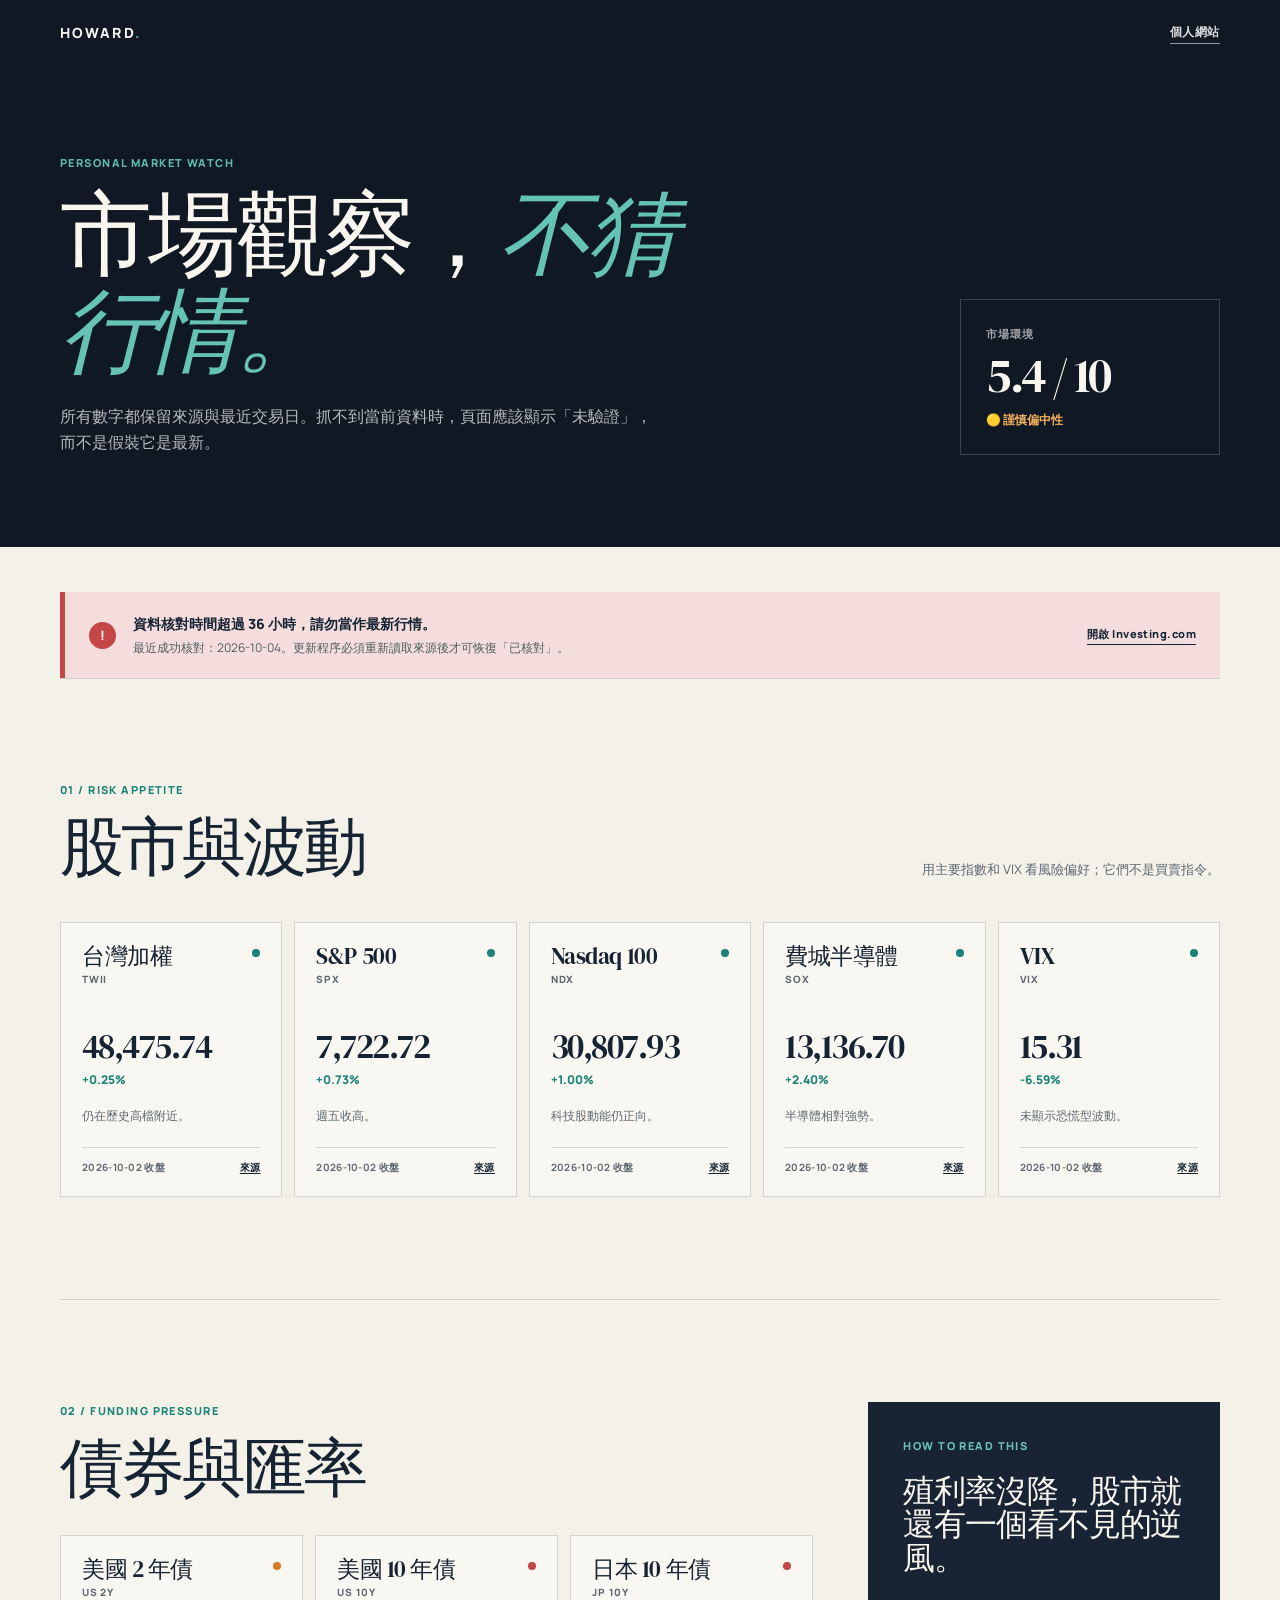
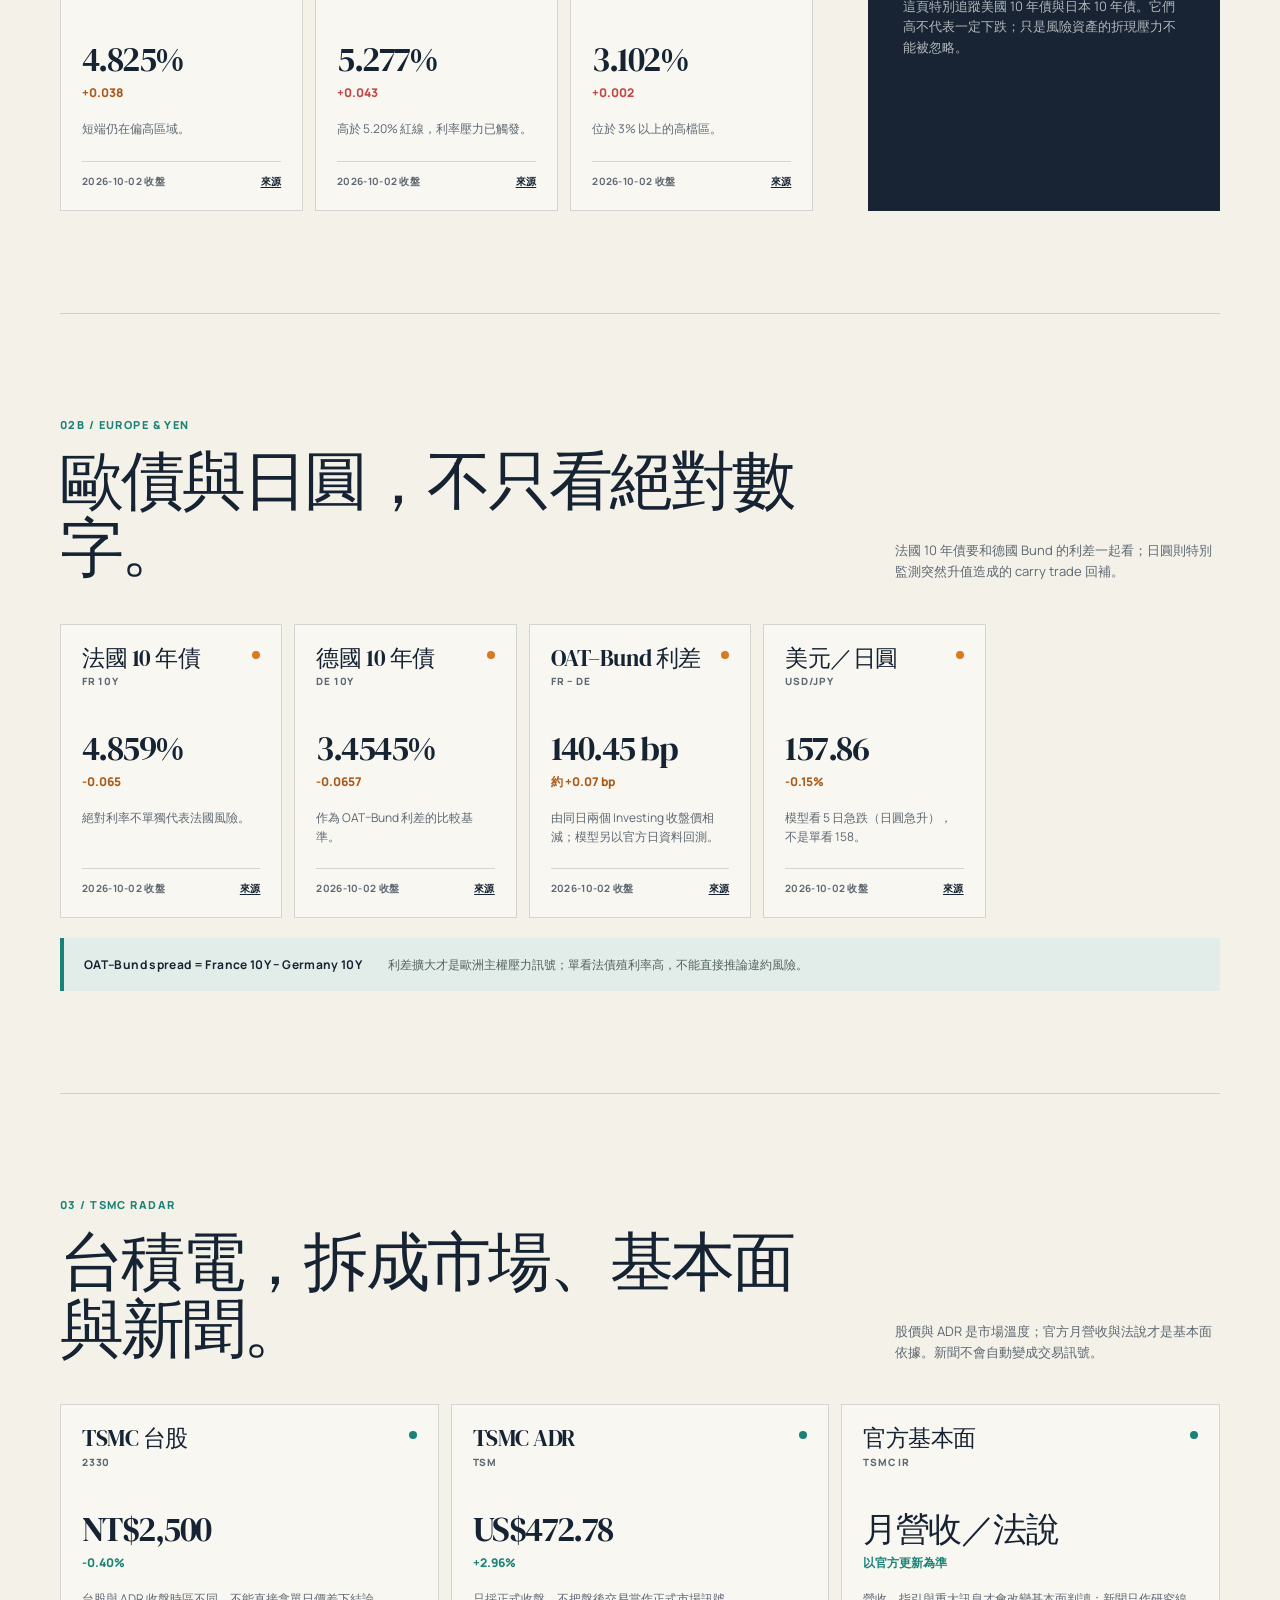
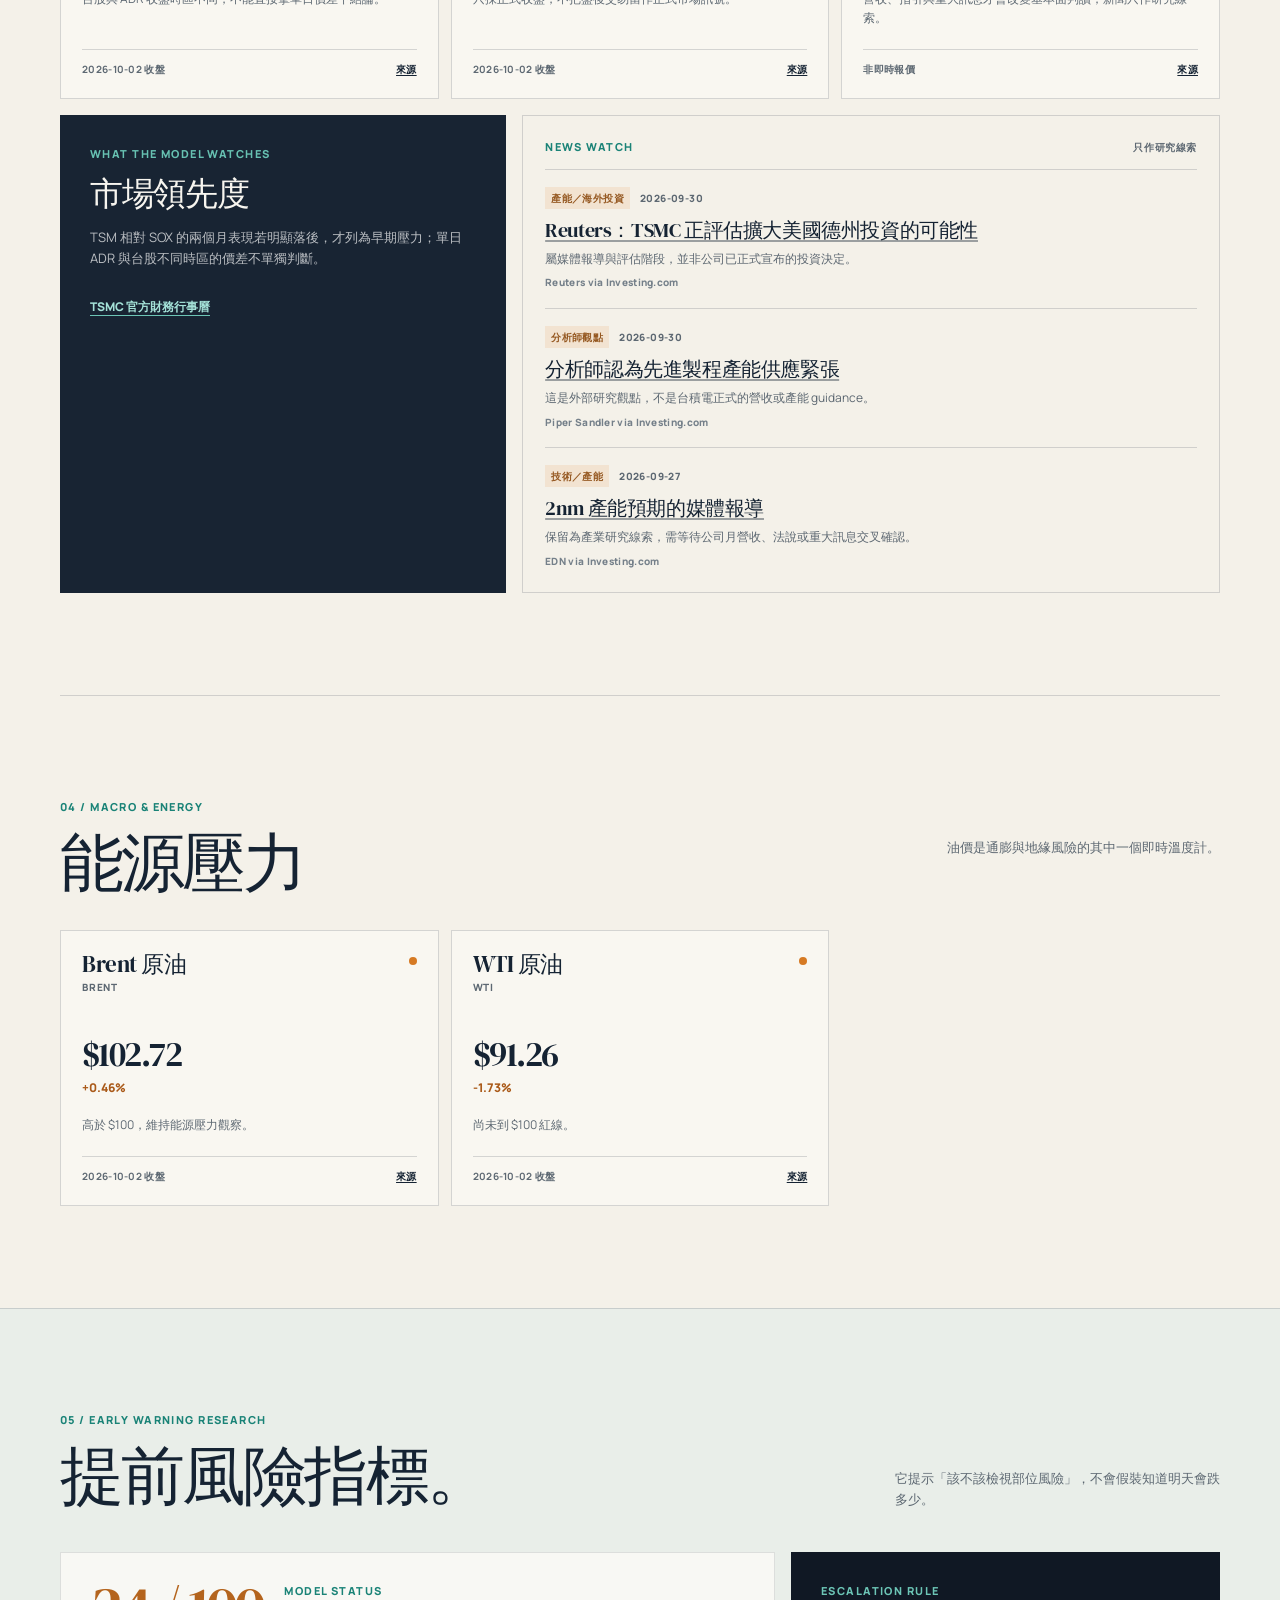
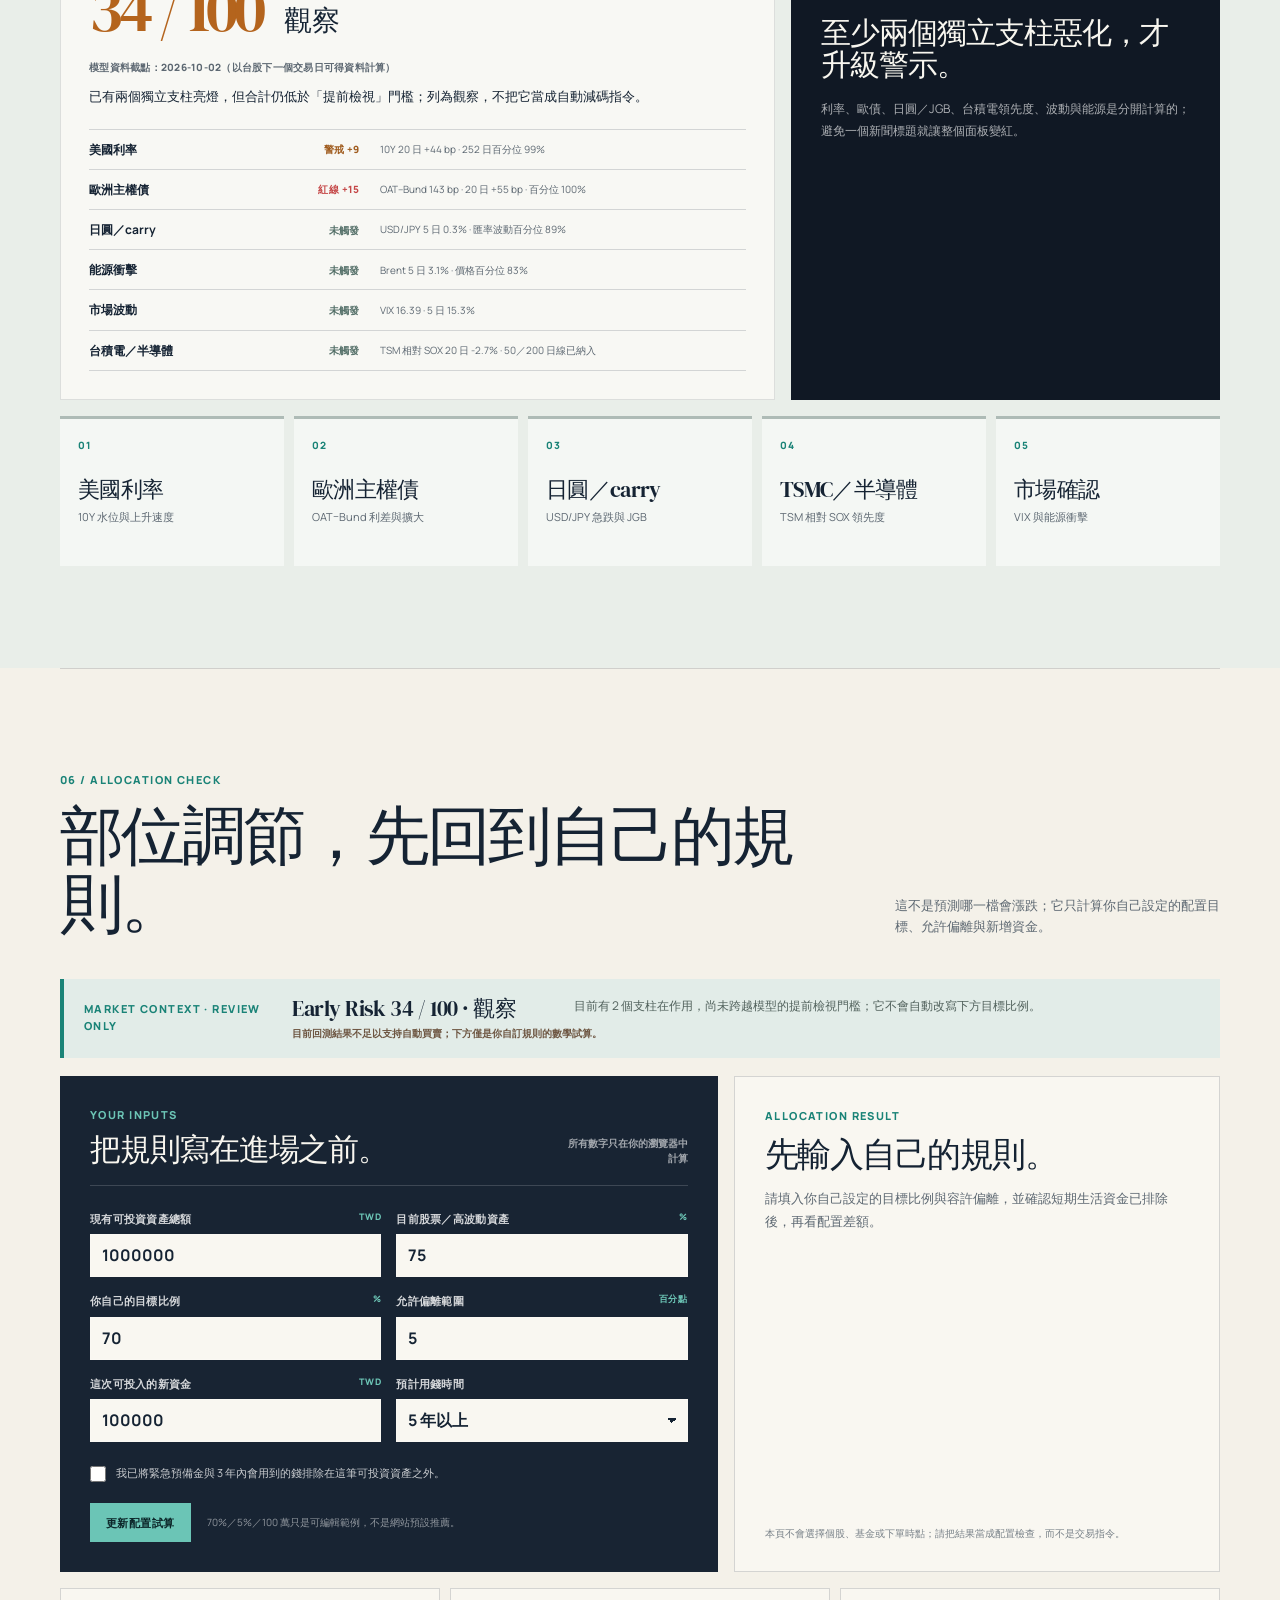
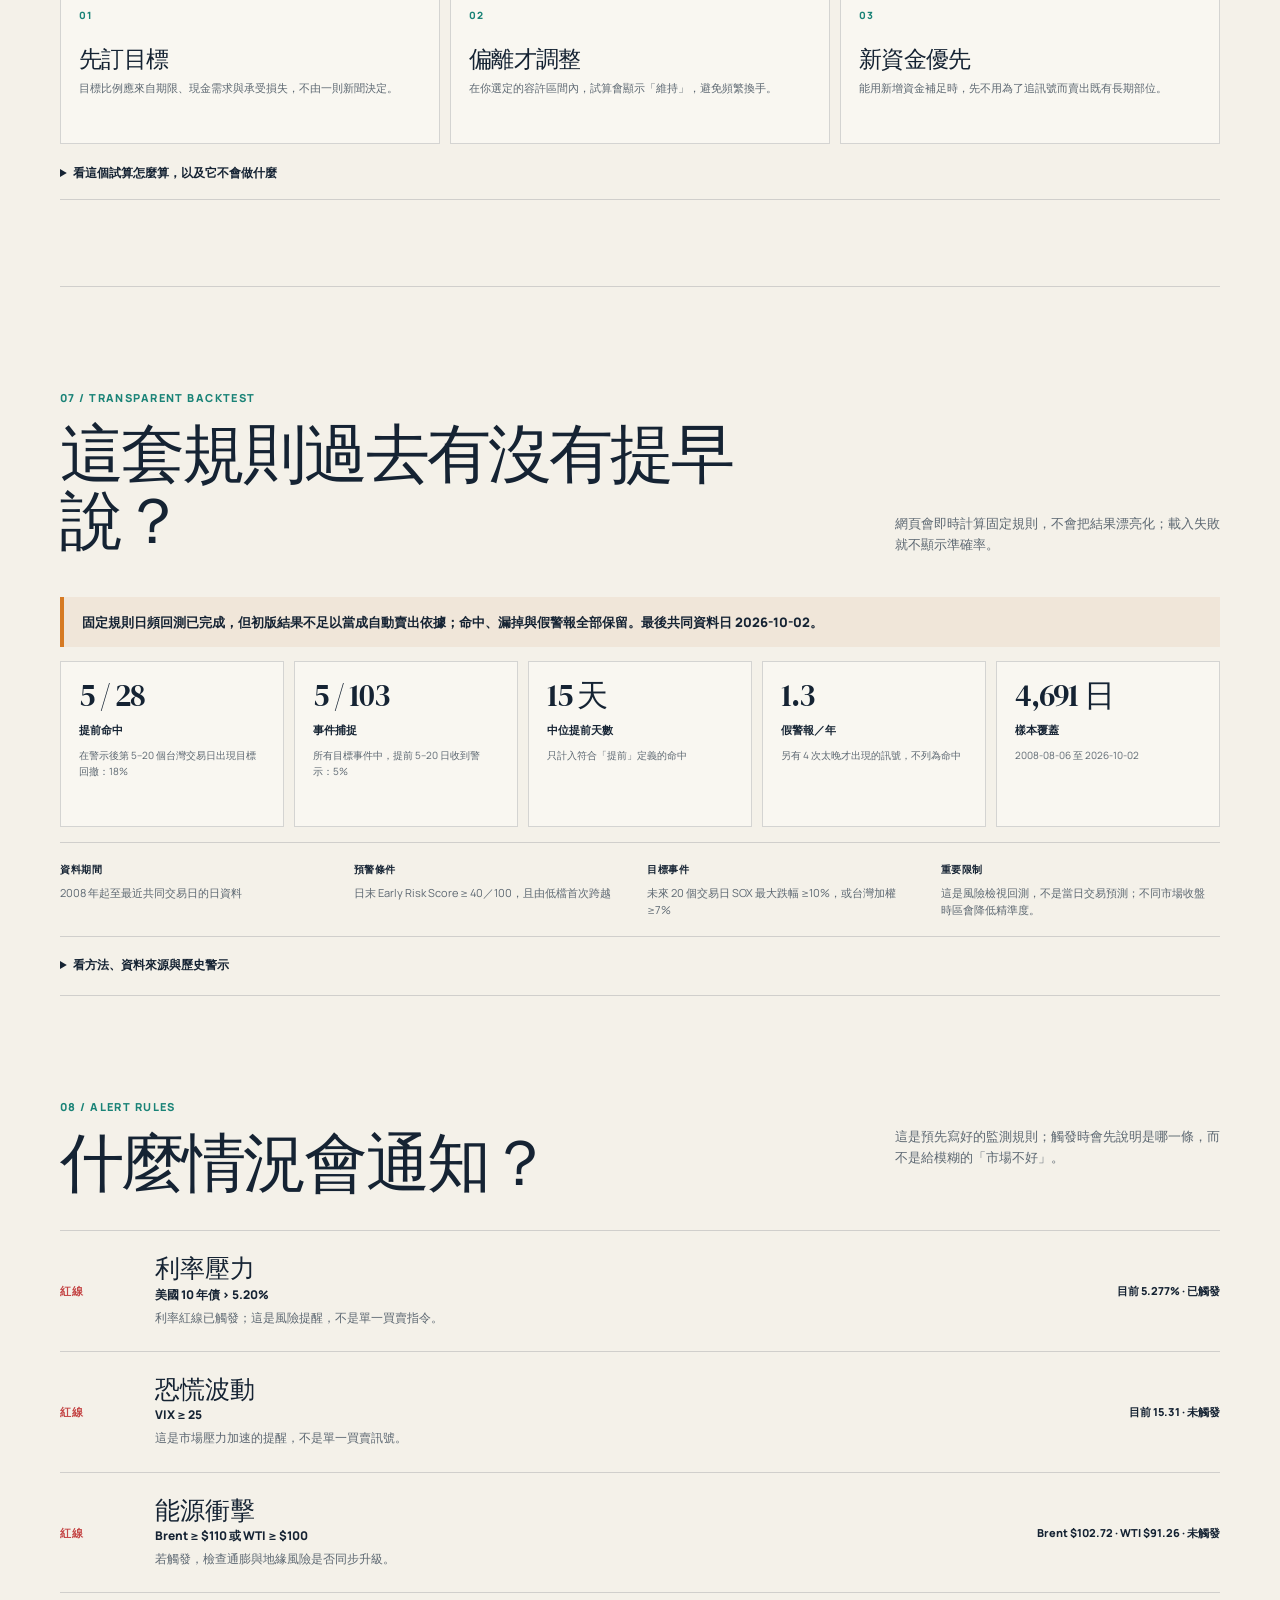
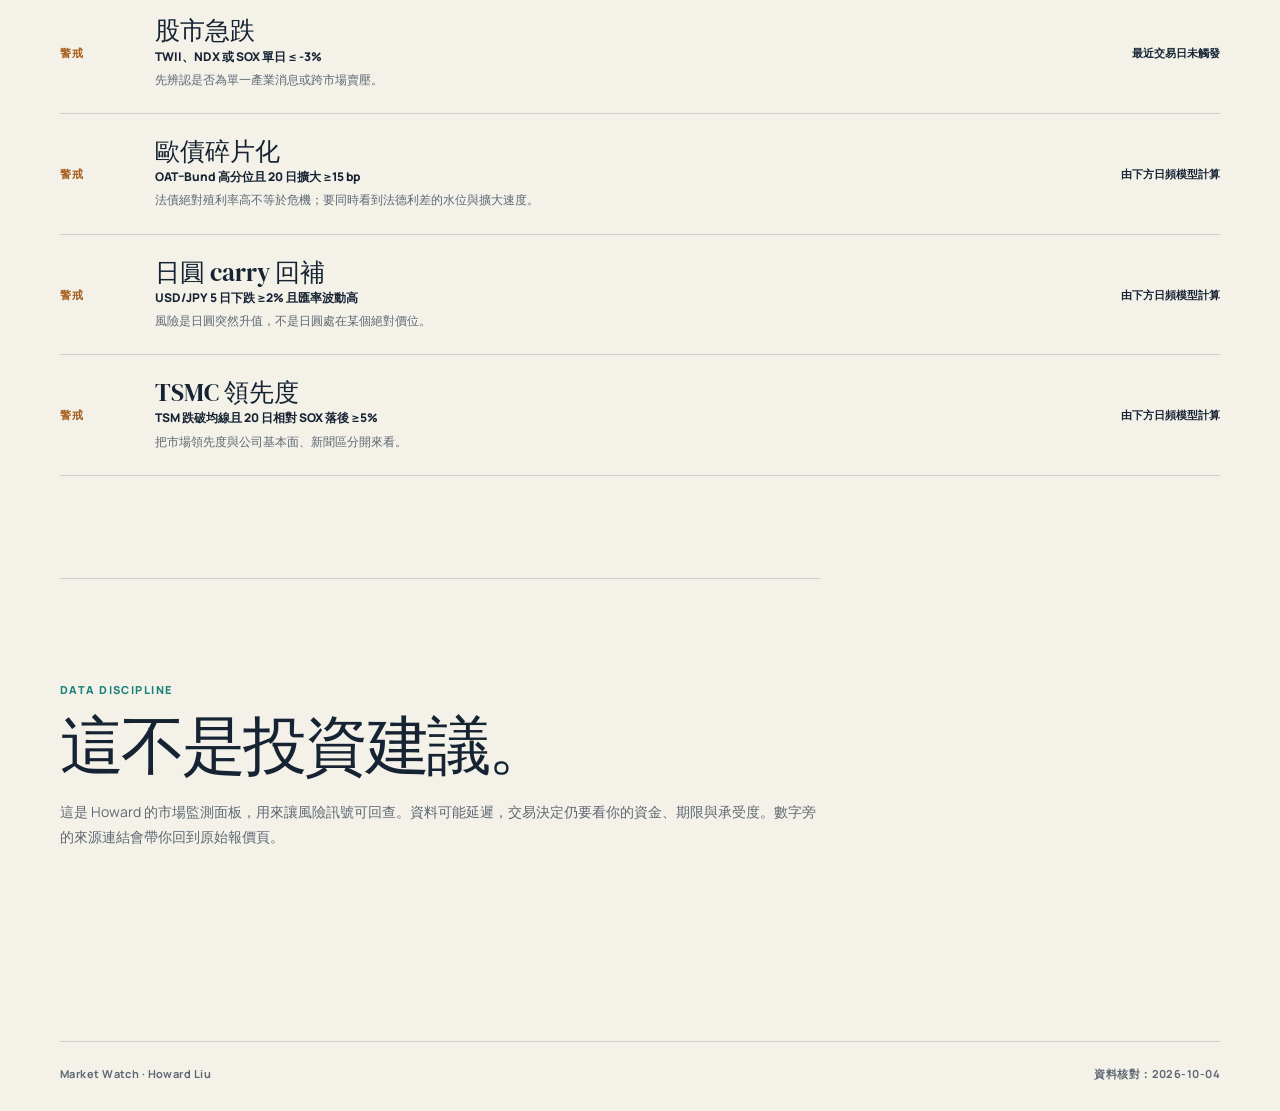
==== commit c42951ee: "Add allocation rebalancing calculator" ====
--- a/market.html
+++ b/market.html
@@ -9,7 +9,7 @@
     <link rel="preconnect" href="https://fonts.googleapis.com" />
     <link rel="preconnect" href="https://fonts.gstatic.com" crossorigin />
     <link href="https://fonts.googleapis.com/css2?family=DM+Serif+Display:ital@0;1&family=Manrope:wght@400;500;600;700;800&display=swap" rel="stylesheet" />
-    <link rel="stylesheet" href="market.css" />
+    <link rel="stylesheet" href="market.css?v=allocation-check-v1" />
   </head>
   <body>
     <a class="skip-link" href="#dashboard">跳至市場儀表板</a>
@@ -127,9 +127,68 @@
         </div>
       </section>
 
+      <section class="market-section allocation-section" aria-labelledby="allocation-title">
+        <div class="section-heading">
+          <div><p class="kicker">06 / ALLOCATION CHECK</p><h2 id="allocation-title">部位調節，先回到自己的規則。</h2></div>
+          <p>這不是預測哪一檔會漲跌；它只計算你自己設定的配置目標、允許偏離與新增資金。</p>
+        </div>
+
+        <div id="allocation-risk-context" class="allocation-risk-context" role="status">
+          正在讀取市場背景；部位試算不會因單一市場訊號自動改變。
+        </div>
+
+        <div class="allocation-layout">
+          <form id="allocation-form" class="allocation-form" novalidate>
+            <div class="allocation-form-head">
+              <div>
+                <p class="kicker">YOUR INPUTS</p>
+                <h3>把規則寫在進場之前。</h3>
+              </div>
+              <span>所有數字只在你的瀏覽器中計算</span>
+            </div>
+            <div class="allocation-fields">
+              <label>現有可投資資產總額 <span>TWD</span><input id="allocation-total" name="total" type="number" min="1" step="1000" value="1000000" inputmode="decimal" /></label>
+              <label>目前股票／高波動資產 <span>%</span><input id="allocation-current" name="current" type="number" min="0" max="100" step="0.1" value="75" inputmode="decimal" /></label>
+              <label>你自己的目標比例 <span>%</span><input id="allocation-target" name="target" type="number" min="0" max="100" step="0.1" value="70" inputmode="decimal" /></label>
+              <label>允許偏離範圍 <span>百分點</span><input id="allocation-band" name="band" type="number" min="0" max="25" step="0.5" value="5" inputmode="decimal" /></label>
+              <label>這次可投入的新資金 <span>TWD</span><input id="allocation-new-money" name="newMoney" type="number" min="0" step="1000" value="100000" inputmode="decimal" /></label>
+              <label>預計用錢時間
+                <select id="allocation-horizon" name="horizon">
+                  <option value="long" selected>5 年以上</option>
+                  <option value="medium">3–5 年</option>
+                  <option value="short">3 年內</option>
+                </select>
+              </label>
+            </div>
+            <label class="allocation-confirm"><input id="allocation-reserve" name="reserve" type="checkbox" /><span>我已將緊急預備金與 3 年內會用到的錢排除在這筆可投資資產之外。</span></label>
+            <div class="allocation-actions">
+              <button type="submit">更新配置試算</button>
+              <p>70%／5%／100 萬只是可編輯範例，不是網站預設推薦。</p>
+            </div>
+          </form>
+
+          <aside id="allocation-results" class="allocation-results" aria-live="polite" aria-atomic="true"></aside>
+        </div>
+
+        <div class="allocation-principles" aria-label="配置試算規則">
+          <article><span>01</span><h3>先訂目標</h3><p>目標比例應來自期限、現金需求與承受損失，不由一則新聞決定。</p></article>
+          <article><span>02</span><h3>偏離才調整</h3><p>在你選定的容許區間內，試算會顯示「維持」，避免頻繁換手。</p></article>
+          <article><span>03</span><h3>新資金優先</h3><p>能用新增資金補足時，先不用為了追訊號而賣出既有長期部位。</p></article>
+        </div>
+
+        <details class="allocation-details">
+          <summary>看這個試算怎麼算，以及它不會做什麼</summary>
+          <div>
+            <p><strong>試算公式：</strong>現有高波動資產＝現有可投資資產 × 目前比例；加入新資金後，再以你自己設定的目標比例與容許偏離範圍求出上下界。</p>
+            <p><strong>市場資料的角色：</strong>Early Risk 只決定是否提醒你重新檢視風險，不會覆寫你的目標比例，也不會產生個股買賣指令。</p>
+            <p><strong>限制：</strong>未計入稅費、交易成本、流動性、最小交易單位、負債、保險、其他資產或完整財務狀況。它不預測報酬，也不保證獲利。</p>
+          </div>
+        </details>
+      </section>
+
       <section class="market-section backtest-section" aria-labelledby="backtest-title">
         <div class="section-heading">
-          <div><p class="kicker">06 / TRANSPARENT BACKTEST</p><h2 id="backtest-title">這套規則過去有沒有提早說？</h2></div>
+          <div><p class="kicker">07 / TRANSPARENT BACKTEST</p><h2 id="backtest-title">這套規則過去有沒有提早說？</h2></div>
           <p>網頁會即時計算固定規則，不會把結果漂亮化；載入失敗就不顯示準確率。</p>
         </div>
         <div id="backtest-status" class="backtest-status" role="status">正在讀取可重現的歷史資料並執行回測…</div>
@@ -149,7 +208,7 @@
 
       <section class="market-section signal-section" aria-labelledby="signals-title">
         <div class="section-heading compact-heading">
-          <div><p class="kicker">07 / ALERT RULES</p><h2 id="signals-title">什麼情況會通知？</h2></div>
+          <div><p class="kicker">08 / ALERT RULES</p><h2 id="signals-title">什麼情況會通知？</h2></div>
           <p>這是預先寫好的監測規則；觸發時會先說明是哪一條，而不是給模糊的「市場不好」。</p>
         </div>
         <div id="signals" class="signal-list"></div>
@@ -162,7 +221,8 @@
       </section>
     </main>
     <footer class="market-footer market-shell"><span>Market Watch · Howard Liu</span><span id="footer-date">資料日期：—</span></footer>
-    <script src="market.js"></script>
-    <script src="early-risk.js"></script>
+    <script src="market.js?v=allocation-check-v1"></script>
+    <script src="early-risk.js?v=allocation-check-v1"></script>
+    <script src="allocation-guide.js?v=allocation-check-v1"></script>
   </body>
 </html>
--- a/market.css
+++ b/market.css
@@ -119,6 +119,59 @@
 .pillar-grid span { color: var(--teal); display: block; font-size: 10px; font-weight: 800; letter-spacing: .08em; margin-bottom: 25px; }
 .pillar-grid h3 { font-family: var(--serif); font-size: 22px; letter-spacing: -.03em; margin: 0 0 8px; }
 .pillar-grid p { color: var(--muted); font-size: 11px; line-height: 1.5; margin: 0; }
+.allocation-section { padding-bottom: 86px; }
+.allocation-risk-context { align-items: start; background: #e2ece8; border-left: 4px solid var(--teal); display: grid; gap: 6px; grid-template-columns: minmax(145px, .55fr) minmax(180px, .75fr) minmax(0, 1.7fr); margin-bottom: 18px; padding: 17px 20px; }
+.allocation-risk-context .kicker { grid-row: 1 / 3; margin: 4px 0 0; }
+.allocation-risk-context strong { font-family: var(--serif); font-size: 22px; font-weight: 400; letter-spacing: -.025em; line-height: 1.1; }
+.allocation-risk-context span { color: #52625d; font-size: 12px; line-height: 1.65; }
+.allocation-risk-context small { color: #6d5541; font-size: 10px; font-weight: 700; grid-column: 2 / -1; line-height: 1.55; }
+.allocation-risk-context.is-review { background: #f0e6d9; border-left-color: var(--amber); }
+.allocation-risk-context.is-unavailable { background: #f5dddd; border-left-color: var(--red); }
+.allocation-layout { display: grid; gap: 16px; grid-template-columns: minmax(0, 1.15fr) minmax(320px, .85fr); }
+.allocation-form { background: var(--night-lift); color: #f8f6ef; padding: 30px; }
+.allocation-form-head { align-items: end; border-bottom: 1px solid rgba(255,255,255,.16); display: flex; gap: 25px; justify-content: space-between; margin-bottom: 24px; padding-bottom: 19px; }
+.allocation-form-head .kicker { color: #6cc5b6; margin-bottom: 9px; }
+.allocation-form-head h3 { font-family: var(--serif); font-size: 31px; letter-spacing: -.04em; margin: 0; }
+.allocation-form-head > span { color: rgba(255,255,255,.6); font-size: 10px; font-weight: 700; line-height: 1.5; max-width: 125px; text-align: right; }
+.allocation-fields { display: grid; gap: 15px; grid-template-columns: repeat(2, minmax(0, 1fr)); }
+.allocation-fields label { color: rgba(255,255,255,.82); display: block; font-size: 11px; font-weight: 800; letter-spacing: .025em; }
+.allocation-fields label > span { color: #6cc5b6; float: right; font-size: 9px; letter-spacing: .08em; }
+.allocation-fields input, .allocation-fields select { appearance: none; background: #f9f7f1; border: 1px solid rgba(255,255,255,.16); border-radius: 0; color: var(--ink); font: 700 16px/1.2 var(--sans); margin-top: 7px; min-height: 43px; padding: 10px 11px; width: 100%; }
+.allocation-fields select { background-image: linear-gradient(45deg, transparent 50%, var(--ink) 50%), linear-gradient(135deg, var(--ink) 50%, transparent 50%); background-position: calc(100% - 15px) 18px, calc(100% - 10px) 18px; background-repeat: no-repeat; background-size: 5px 5px, 5px 5px; padding-right: 30px; }
+.allocation-fields input:focus-visible, .allocation-fields select:focus-visible, .allocation-confirm input:focus-visible, .allocation-actions button:focus-visible { outline: 3px solid #7bdbcc; outline-offset: 3px; }
+.allocation-confirm { align-items: flex-start; color: rgba(255,255,255,.77); cursor: pointer; display: flex; font-size: 11px; gap: 10px; line-height: 1.6; margin-top: 22px; }
+.allocation-confirm input { accent-color: #64c3b4; height: 16px; margin: 2px 0 0; width: 16px; }
+.allocation-actions { align-items: center; display: flex; gap: 16px; margin-top: 21px; }
+.allocation-actions button { background: #6bc5b6; border: 0; color: #0c2629; cursor: pointer; font: 800 11px/1 var(--sans); letter-spacing: .04em; padding: 14px 16px; }
+.allocation-actions button:hover { background: #91ded2; }
+.allocation-actions p { color: rgba(255,255,255,.53); font-size: 10px; line-height: 1.55; margin: 0; }
+.allocation-results { background: #f9f7f1; border: 1px solid var(--line); display: flex; flex-direction: column; min-height: 100%; padding: 30px; }
+.allocation-results.is-caution { border-top: 4px solid var(--amber); }
+.allocation-results.is-ready { border-top: 4px solid var(--teal); }
+.allocation-results.is-error { border-top: 4px solid var(--red); }
+.allocation-results .kicker { margin-bottom: 12px; }
+.allocation-results h3 { font-family: var(--serif); font-size: 34px; letter-spacing: -.045em; line-height: 1.03; margin: 0 0 15px; }
+.allocation-result-copy { color: var(--muted); font-size: 13px; line-height: 1.75; margin-bottom: 23px; }
+.allocation-metrics { display: grid; gap: 9px; grid-template-columns: 1fr; }
+.allocation-metric { border-bottom: 1px solid var(--line); display: grid; gap: 2px 15px; grid-template-columns: 1fr auto; padding: 11px 0; }
+.allocation-metric-label { color: var(--muted); font-size: 10px; font-weight: 800; grid-column: 1; letter-spacing: .035em; }
+.allocation-metric-value { font-family: var(--serif); font-size: 24px; font-weight: 400; grid-column: 2; grid-row: 1 / 3; letter-spacing: -.035em; text-align: right; }
+.allocation-metric-note { color: #6a747c; font-size: 10px; grid-column: 1; line-height: 1.45; }
+.allocation-action { background: #e7eee9; border-left: 3px solid var(--teal); margin-top: 19px; padding: 13px 15px; }
+.is-caution .allocation-action { background: #f0e6d9; border-left-color: var(--amber); }
+.allocation-action strong { display: block; font-size: 12px; margin-bottom: 5px; }
+.allocation-action p { color: #53615e; font-size: 11px; line-height: 1.65; margin: 0; }
+.allocation-disclaimer { color: #788188; font-size: 10px; line-height: 1.6; margin: auto 0 0; padding-top: 18px; }
+.allocation-principles { display: grid; gap: 10px; grid-template-columns: repeat(3, 1fr); margin-top: 16px; }
+.allocation-principles article { background: #f9f7f1; border: 1px solid var(--line); min-height: 156px; padding: 18px; }
+.allocation-principles span { color: var(--teal); display: block; font-size: 10px; font-weight: 800; letter-spacing: .08em; margin-bottom: 24px; }
+.allocation-principles h3 { font-family: var(--serif); font-size: 23px; letter-spacing: -.03em; margin: 0 0 7px; }
+.allocation-principles p { color: var(--muted); font-size: 11px; line-height: 1.6; margin: 0; }
+.allocation-details { border-bottom: 1px solid var(--line); margin-top: 19px; padding-bottom: 16px; }
+.allocation-details summary { cursor: pointer; font-size: 12px; font-weight: 800; }
+.allocation-details[open] summary { margin-bottom: 15px; }
+.allocation-details p { color: var(--muted); font-size: 11px; line-height: 1.7; margin: 0 0 9px; max-width: 900px; }
+.allocation-details p:last-child { margin-bottom: 0; }
 .backtest-section { padding-bottom: 20px; }
 .backtest-status { background: #f0e6d9; border-left: 4px solid var(--amber); font-size: 13px; font-weight: 800; margin-bottom: 14px; padding: 15px 18px; }
 .backtest-status.is-ready { background: #dcece7; border-left-color: var(--teal); }
@@ -169,6 +222,11 @@
   .reading-note { min-height: 240px; }
   .tsmc-grid, .risk-overview { grid-template-columns: 1fr; }
   .pillar-grid { grid-template-columns: repeat(3, 1fr); }
+  .allocation-risk-context { grid-template-columns: 150px minmax(0, 1fr); }
+  .allocation-risk-context .kicker { grid-row: 1 / 4; }
+  .allocation-risk-context strong, .allocation-risk-context span, .allocation-risk-context small { grid-column: 2; }
+  .allocation-layout { grid-template-columns: 1fr; }
+  .allocation-principles { grid-template-columns: repeat(3, 1fr); }
   .backtest-metrics { grid-template-columns: repeat(3, 1fr); }
   .backtest-method { grid-template-columns: repeat(2, 1fr); }
   .early-risk-section { margin-inline: calc((100vw - min(100vw - 48px, 680px))/ -2); padding-inline: max(24px, calc((100vw - 680px)/2)); }
@@ -193,6 +251,22 @@
   .risk-driver small { grid-column: 1 / -1; }
   .pillar-grid { grid-template-columns: repeat(2, 1fr); }
   .pillar-grid article:last-child { grid-column: 1 / -1; }
+  .allocation-section { padding-bottom: 62px; }
+  .allocation-risk-context { display: block; padding: 17px; }
+  .allocation-risk-context .kicker { margin-bottom: 9px; }
+  .allocation-risk-context strong, .allocation-risk-context span, .allocation-risk-context small { display: block; }
+  .allocation-risk-context span { margin-top: 7px; }
+  .allocation-risk-context small { margin-top: 9px; }
+  .allocation-form, .allocation-results { padding: 22px; }
+  .allocation-form-head { align-items: start; display: block; }
+  .allocation-form-head > span { display: block; margin-top: 9px; max-width: none; text-align: left; }
+  .allocation-fields { grid-template-columns: 1fr; }
+  .allocation-actions { align-items: flex-start; flex-direction: column; }
+  .allocation-actions button { width: 100%; }
+  .allocation-principles { grid-template-columns: 1fr; }
+  .allocation-principles article { min-height: 0; }
+  .allocation-principles span { margin-bottom: 13px; }
+  .allocation-metric-value { font-size: 22px; }
   .backtest-metrics, .backtest-method { grid-template-columns: 1fr; }
   .backtest-metric { min-height: 0; }
   .signal-item { align-items: start; gap: 8px; grid-template-columns: 1fr; }
